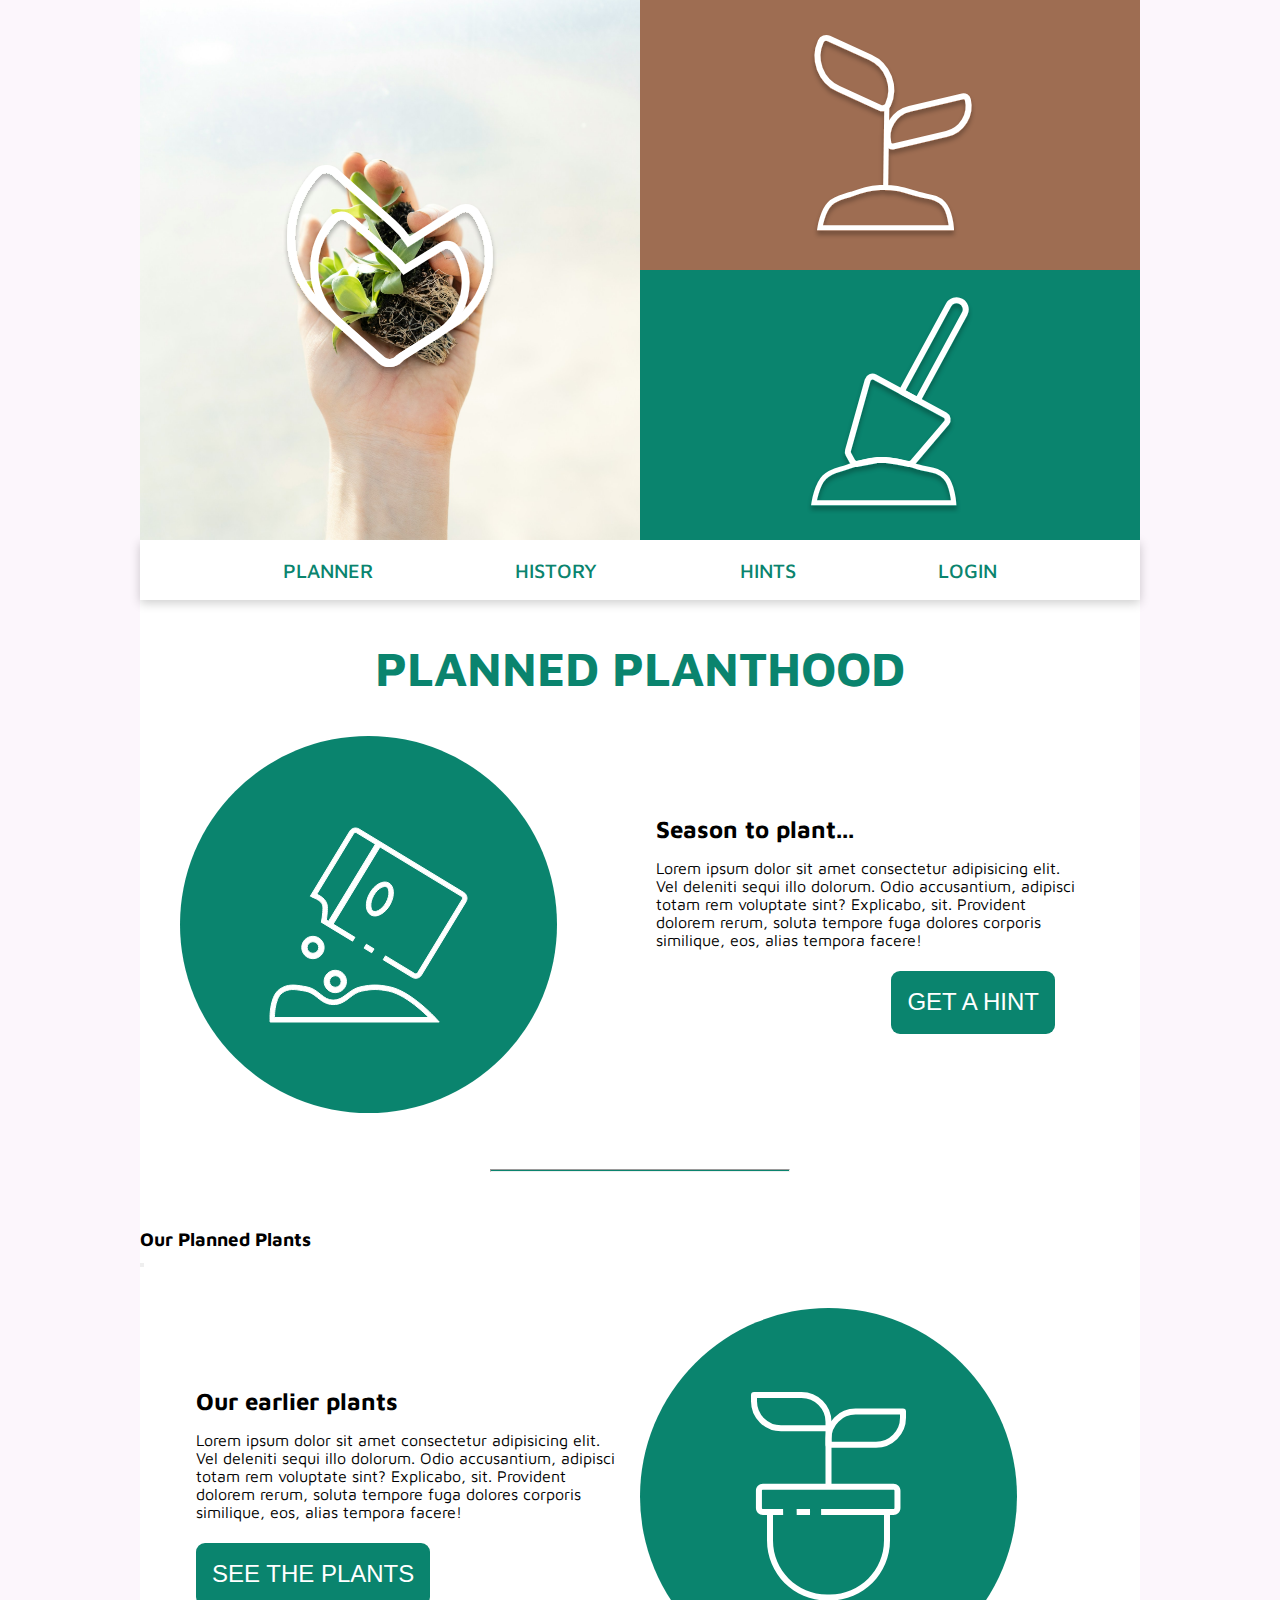
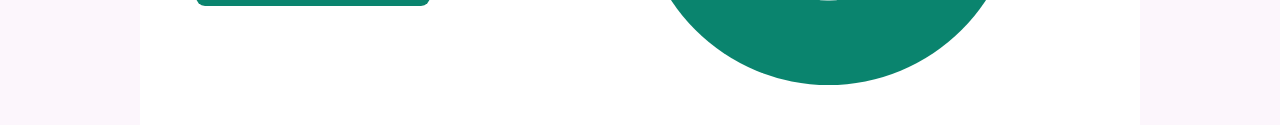
==== index.html @ ec2716f5 "main-bottom section" ====
<!DOCTYPE html>
<html lang="en">
<head>
    <meta charset="UTF-8">
    <meta name="viewport" content="width=device-width, initial-scale=1.0">
    <title>Planned Planthood</title>
    <link rel="stylesheet" href="style.css">
    <link href='https://fonts.googleapis.com/css?family=Maven Pro' rel='stylesheet'>
</head>
<body>
    <div class="wrapper">
        <header>
            <section class="hero">
                <aside>
                    <img src="./imgs/logo.svg" alt="hand">
                </aside>
                <aside></aside>
                <aside></aside>
            </section>
            <nav>
                <a href="">PLANNER</a>
                <a href="">HISTORY</a>
                <a href="">HINTS</a>
                <a href="">LOGIN</a>
            </nav>
        </header>
        <main>
            <h1>Planned Planthood</h1>
            <section class="main-top">
                <aside></aside>
                <aside>
                    <h2>Season to plant...</h2>
                    <p>
                        Lorem ipsum dolor sit amet consectetur adipisicing elit. Vel deleniti sequi illo dolorum. Odio accusantium, adipisci totam rem voluptate sint? Explicabo, sit. Provident dolorem rerum, soluta tempore fuga dolores corporis similique, eos, alias tempora facere!
                    </p>
                    <button>GET A HINT</button>
                </aside>
            </section>
            <hr>
            <section class="cards">
                <h3>Our Planned Plants</h3>
                <article></article>
                <article></article>
                <article></article>
                <article></article>
                <article></article>
                <article></article>
                <button></button>
            </section>
            <section class="main-bottom">
                <aside>
                    <h2>Our earlier plants</h2>
                    <p>
                        Lorem ipsum dolor sit amet consectetur adipisicing elit. Vel deleniti sequi illo dolorum. Odio accusantium, adipisci totam rem voluptate sint? Explicabo, sit. Provident dolorem rerum, soluta tempore fuga dolores corporis similique, eos, alias tempora facere!
                    </p>
                    <button>SEE THE PLANTS</button>
                </aside>
                <aside></aside>
            </section>
        </main>
        <footer>
    
        </footer>
    </div>
</body>
</html>
---- style.css ----
:root {
    --wrapper-color: rgb(252, 246, 252);
    --bg-color-brown: rgb(158, 109, 82);
    --bg-color-green: rgb(10, 132, 110);
}

* {
    box-sizing: border-box;
    margin: 0;
    padding: 0;
}

body {
    display: flex;
    justify-content: center;
    background-color: var(--wrapper-color);
}

.wrapper {
    min-height: 100vh;
    max-width: 1000px;
    font-family: 'Maven Pro';
    background-color: white;
}

aside {
    background-position: center;
    background-repeat: no-repeat;
}

.hero {
    height: 60vh;
    display: grid;
    grid-template-columns: 1fr 1fr;
    grid-template-rows: 1fr 1fr;

    aside:nth-of-type(1) {
        grid-row: 1 / span 2;
        background-image: url("./imgs/hand.jpg");
        background-size: cover;
        display: flex;
        justify-content: center;
        align-items: center;
    }
    
    aside:nth-of-type(2) {
        grid-row: 1 / 2;
        background-color: var(--bg-color-brown);
        background-image: url("./imgs/seedling.svg");
    }
    
    aside:nth-of-type(3) {
        grid-row: 2 / 2;
        background-color: var(--bg-color-green);
        background-image: url("./imgs/dig.svg");
    }
}

nav {
    display: flex;
    justify-content: space-evenly;
    align-items: center;
    height: 60px;
    box-shadow: 0 3px 10px rgb(0 0 0 / 0.2);

    a {
        color: var(--bg-color-green);
        text-decoration: none;
        font-size: 20px;
        font-weight: 500;
    }
}

h1 {
    color: var(--bg-color-green);
    font-size: 48px;
    text-transform: uppercase;
    text-align: center;
    margin-top: 2.5rem;
}

.main-top {
    display: grid;
    grid-template-columns: 2fr 1fr 1fr;
    height: 377px;
    margin: 2.5rem;

    aside:nth-of-type(1) {
        height: 377px;
        width: 377px;
        background-color: var(--bg-color-green);
        border-radius: 50%;
        background-image: url("./imgs/vectorseedpackage.svg");
    }

    aside:nth-of-type(2) {
        grid-column: 2 / span 2;
        align-self: center;
        padding: 0 1rem;

        h2 {
            padding-bottom: 1rem;;
        }

        button {
            width: max-content;
            height: 63px;
            padding: 0 1rem;
            background-color: var(--bg-color-green);
            border-radius: 9px;
            color: white;
            font-size: 24px;
            border: none;
            margin-left: 55%;
            margin-top: 5%;
        }
    }
}

hr {
    height: 3px;
    width: 30%;
    background-color: var(--bg-color-green);
    margin: 3.5rem 35%;
}

.cards {

}

.main-bottom {
    display: grid;
    grid-template-columns: 1fr 1fr 2fr;
    height: 377px;
    margin: 2.5rem;

    aside:nth-of-type(1) {
        grid-column: 1 / span 2;
        align-self: center;
        padding: 0 1rem;

        h2 {
            padding-bottom: 1rem;;
        }

        button {
            width: max-content;
            height: 63px;
            padding: 0 1rem;
            background-color: var(--bg-color-green);
            border-radius: 9px;
            color: white;
            font-size: 24px;
            border: none;
            margin-right: 55%;
            margin-top: 5%;
        }
    }

    aside:nth-of-type(2) {
        height: 377px;
        width: 377px;
        background-color: var(--bg-color-green);
        border-radius: 50%;
        background-image: url("./imgs/plant.svg");
    }

}
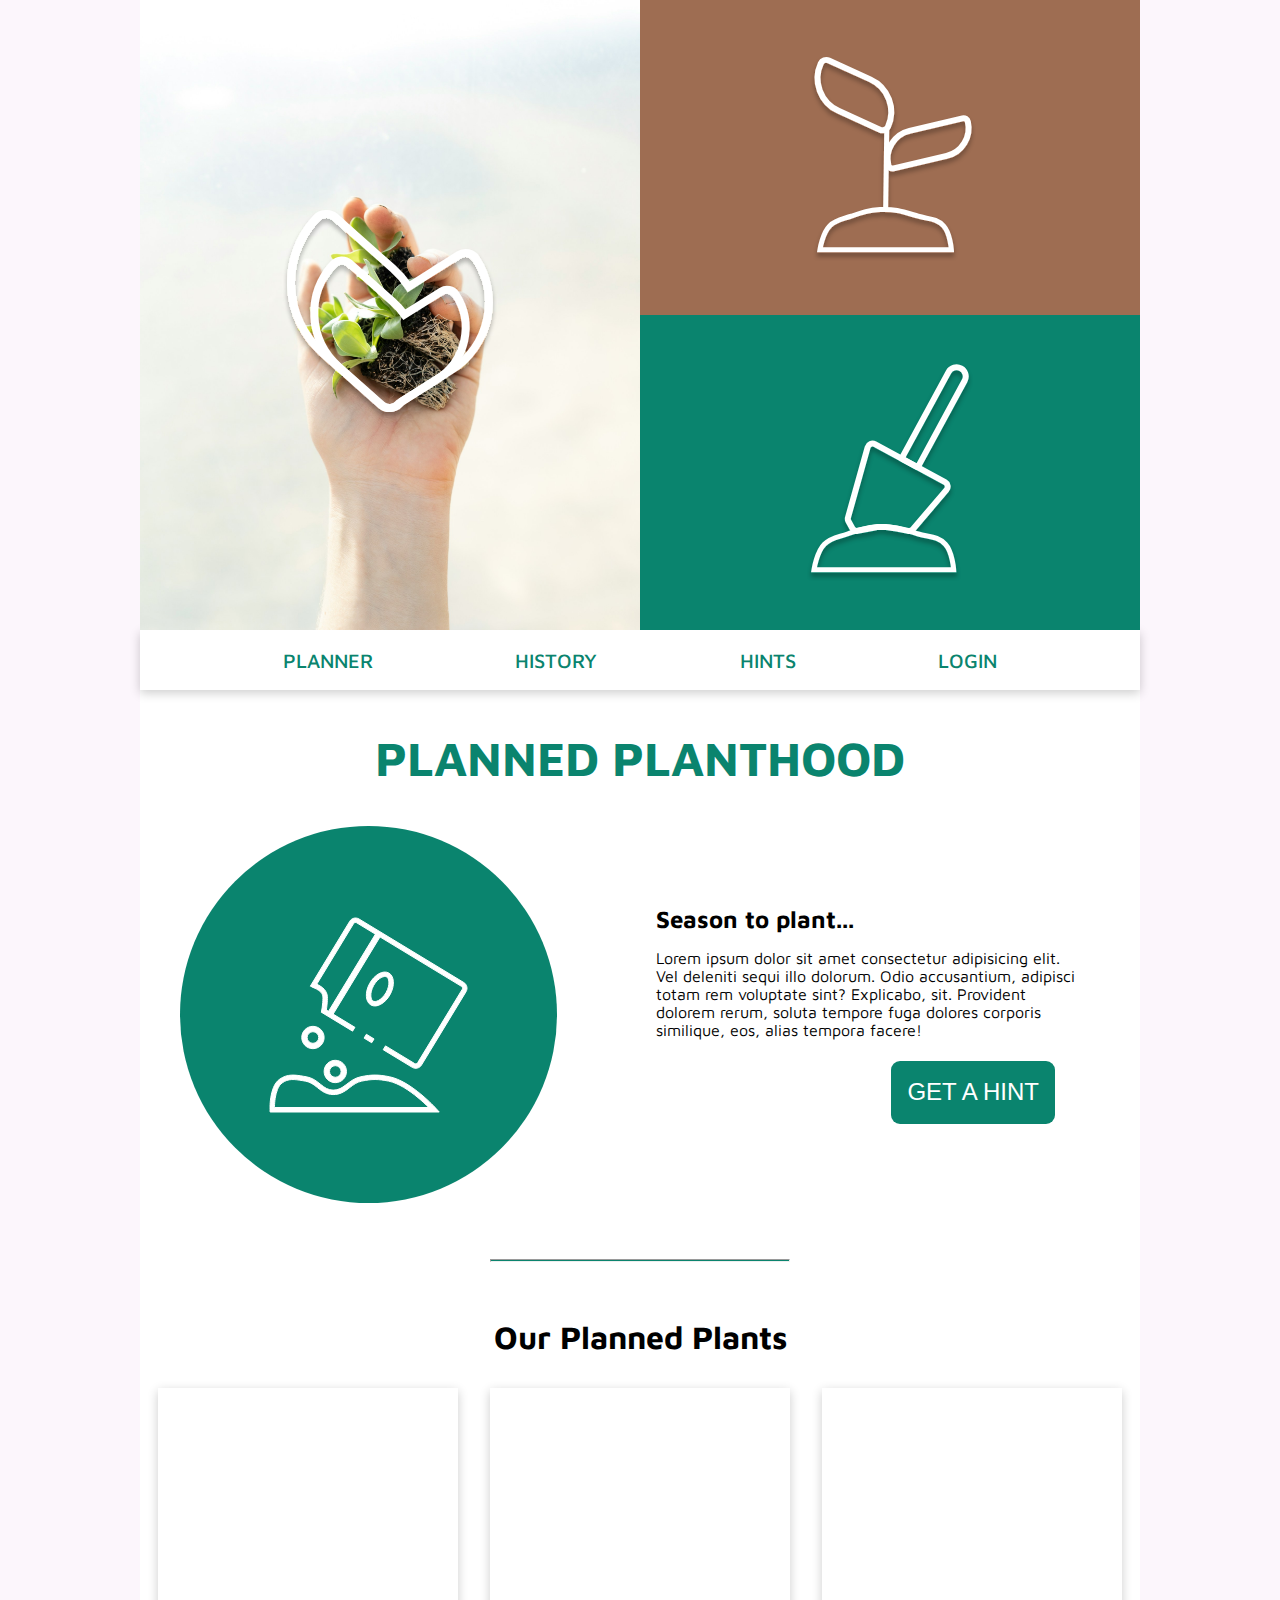
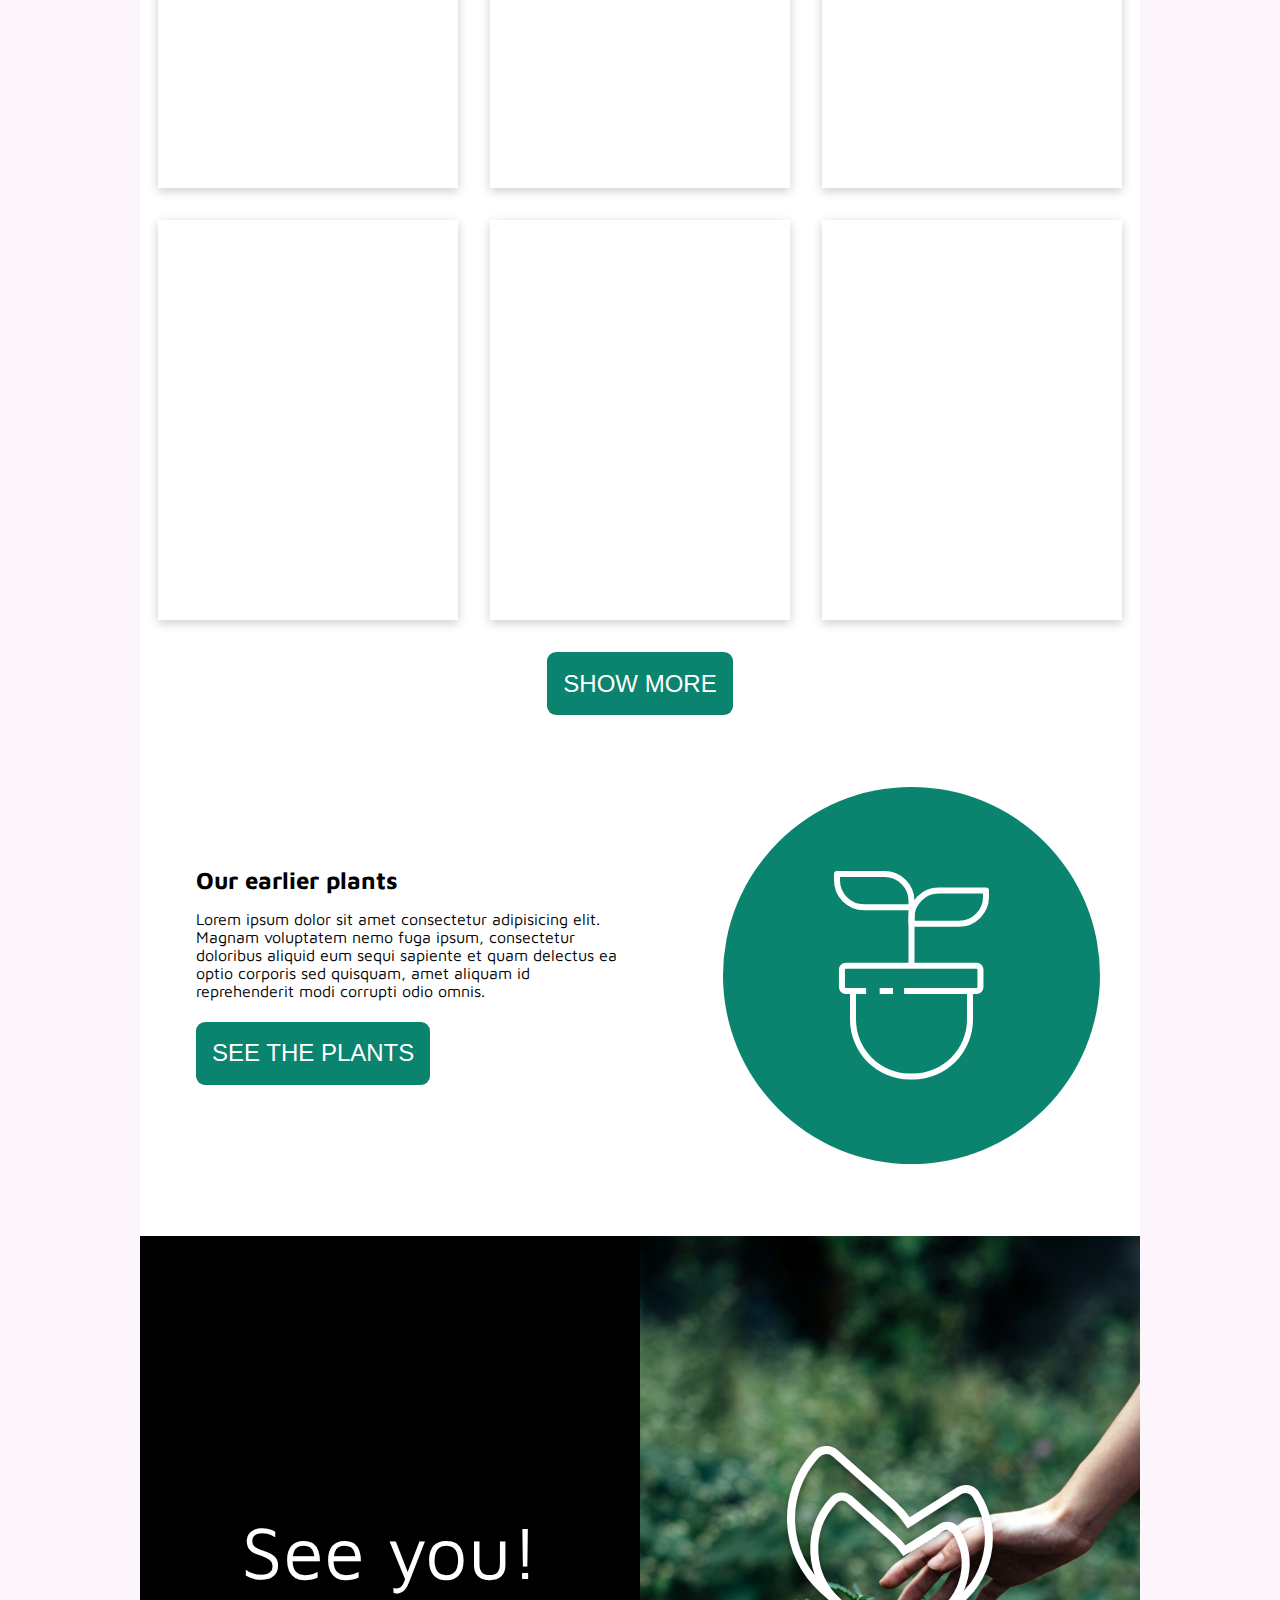
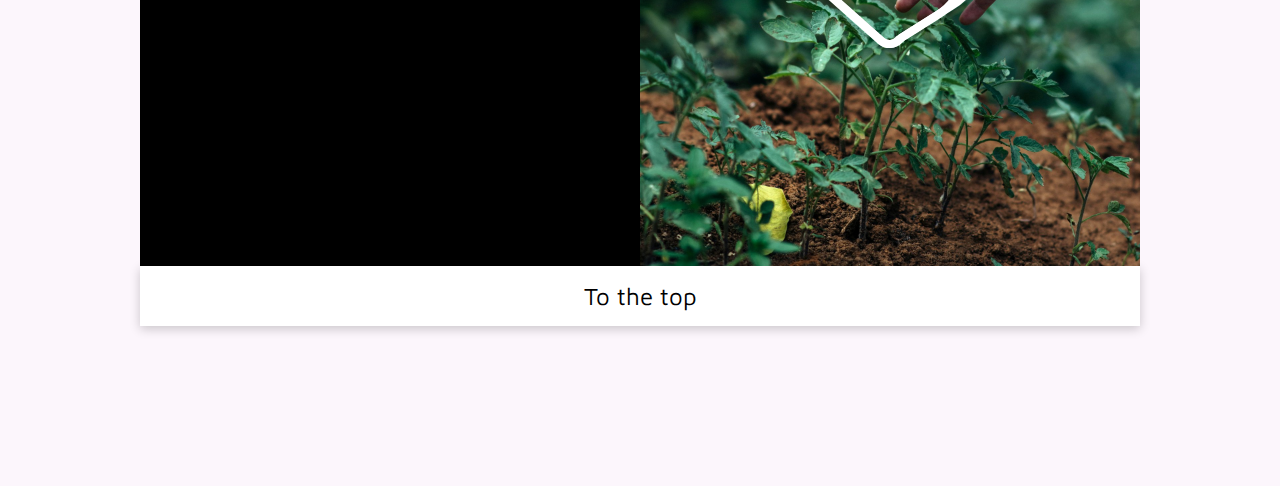
==== commit 81e4f8ec: "start with main-center & main-footer sections" ====
--- a/index.html
+++ b/index.html
@@ -12,7 +12,7 @@
         <header>
             <section class="hero">
                 <aside>
-                    <img src="./imgs/logo.svg" alt="hand">
+                    <img src="./imgs/logo.svg" alt="logo">
                 </aside>
                 <aside></aside>
                 <aside></aside>
@@ -37,21 +37,23 @@
                 </aside>
             </section>
             <hr>
-            <section class="cards">
-                <h3>Our Planned Plants</h3>
-                <article></article>
-                <article></article>
-                <article></article>
-                <article></article>
-                <article></article>
-                <article></article>
-                <button></button>
+            <section class="main-center">
+                <h2>Our Planned Plants</h2>
+                <div class="cards">
+                    <article></article>
+                    <article></article>
+                    <article></article>
+                    <article></article>
+                    <article></article>
+                    <article></article>
+                </div>
+                <button>SHOW MORE</button>
             </section>
             <section class="main-bottom">
                 <aside>
                     <h2>Our earlier plants</h2>
                     <p>
-                        Lorem ipsum dolor sit amet consectetur adipisicing elit. Vel deleniti sequi illo dolorum. Odio accusantium, adipisci totam rem voluptate sint? Explicabo, sit. Provident dolorem rerum, soluta tempore fuga dolores corporis similique, eos, alias tempora facere!
+                        Lorem ipsum dolor sit amet consectetur adipisicing elit. Magnam voluptatem nemo fuga ipsum, consectetur doloribus aliquid eum sequi sapiente et quam delectus ea optio corporis sed quisquam, amet aliquam id reprehenderit modi corrupti odio omnis.
                     </p>
                     <button>SEE THE PLANTS</button>
                 </aside>
@@ -59,7 +61,15 @@
             </section>
         </main>
         <footer>
-    
+            <section class="footer">
+                <aside>See you!</aside>
+                <aside>
+                    <img src="./imgs/logo.svg" alt="logo">
+                </aside>
+            </section>
+            <section class="bottom-link">
+                <a href="#">To the top</a>
+            </section>
         </footer>
     </div>
 </body>
--- a/style.css
+++ b/style.css
@@ -21,6 +21,7 @@
     max-width: 1000px;
     font-family: 'Maven Pro';
     background-color: white;
+    margin-bottom: 10rem;
 }
 
 aside {
@@ -28,8 +29,19 @@
     background-repeat: no-repeat;
 }
 
+button {
+    width: max-content;
+    height: 63px;
+    padding: 0 1rem;
+    background-color: var(--bg-color-green);
+    border-radius: 9px;
+    color: white;
+    font-size: 24px;
+    border: none;
+}
+
 .hero {
-    height: 60vh;
+    height: 70vh;
     display: grid;
     grid-template-columns: 1fr 1fr;
     grid-template-rows: 1fr 1fr;
@@ -56,7 +68,7 @@
     }
 }
 
-nav {
+header nav {
     display: flex;
     justify-content: space-evenly;
     align-items: center;
@@ -103,14 +115,6 @@
         }
 
         button {
-            width: max-content;
-            height: 63px;
-            padding: 0 1rem;
-            background-color: var(--bg-color-green);
-            border-radius: 9px;
-            color: white;
-            font-size: 24px;
-            border: none;
             margin-left: 55%;
             margin-top: 5%;
         }
@@ -124,15 +128,40 @@
     margin: 3.5rem 35%;
 }
 
-.cards {
-
+.main-center {
+    display: flex;
+    flex-direction: column;
+    justify-content: center;
+    align-items: center;
+
+    h2 {
+        font-size: 32px;
+        text-align: center;
+    }
+    
+    .cards {
+        display: grid;
+        grid-template-columns: repeat(3, 1fr);
+        margin: 2rem 0;
+        gap: 2rem;
+
+        article {
+            width: 300px;
+            height: 400px;
+            box-shadow: 0 3px 10px rgb(0 0 0 / 0.2);
+        }
+    }
+
+    button {
+        
+    }
 }
 
 .main-bottom {
     display: grid;
     grid-template-columns: 1fr 1fr 2fr;
     height: 377px;
-    margin: 2.5rem;
+    margin: 4.5rem 2.5rem;
 
     aside:nth-of-type(1) {
         grid-column: 1 / span 2;
@@ -140,18 +169,10 @@
         padding: 0 1rem;
 
         h2 {
-            padding-bottom: 1rem;;
+            padding-bottom: 1rem;
         }
 
         button {
-            width: max-content;
-            height: 63px;
-            padding: 0 1rem;
-            background-color: var(--bg-color-green);
-            border-radius: 9px;
-            color: white;
-            font-size: 24px;
-            border: none;
             margin-right: 55%;
             margin-top: 5%;
         }
@@ -163,6 +184,43 @@
         background-color: var(--bg-color-green);
         border-radius: 50%;
         background-image: url("./imgs/plant.svg");
-    }
-
+        margin-left: auto;
+    }
+
+}
+
+.footer {
+    display: grid;
+    grid-template-columns: 1fr 1fr;
+    height: 70vh;
+
+    aside {
+        display: flex;
+        justify-content: center;
+        align-items: center;
+    }
+
+    aside:nth-of-type(1) {
+        background-color: black;
+        color: white;
+        font-size: 75px;
+    }
+
+    aside:nth-of-type(2) {
+        background-image: url("./imgs/earth-with-plants.jpg");
+        background-size: cover;
+    }
+}
+
+.bottom-link {
+    height: 60px;
+    box-shadow: 0 3px 10px rgb(0 0 0 / 0.2);
+    text-align: center;
+    padding: 1rem;
+
+    a {
+        color: black;
+        text-decoration: none;
+        font-size: 24px;
+    }
 }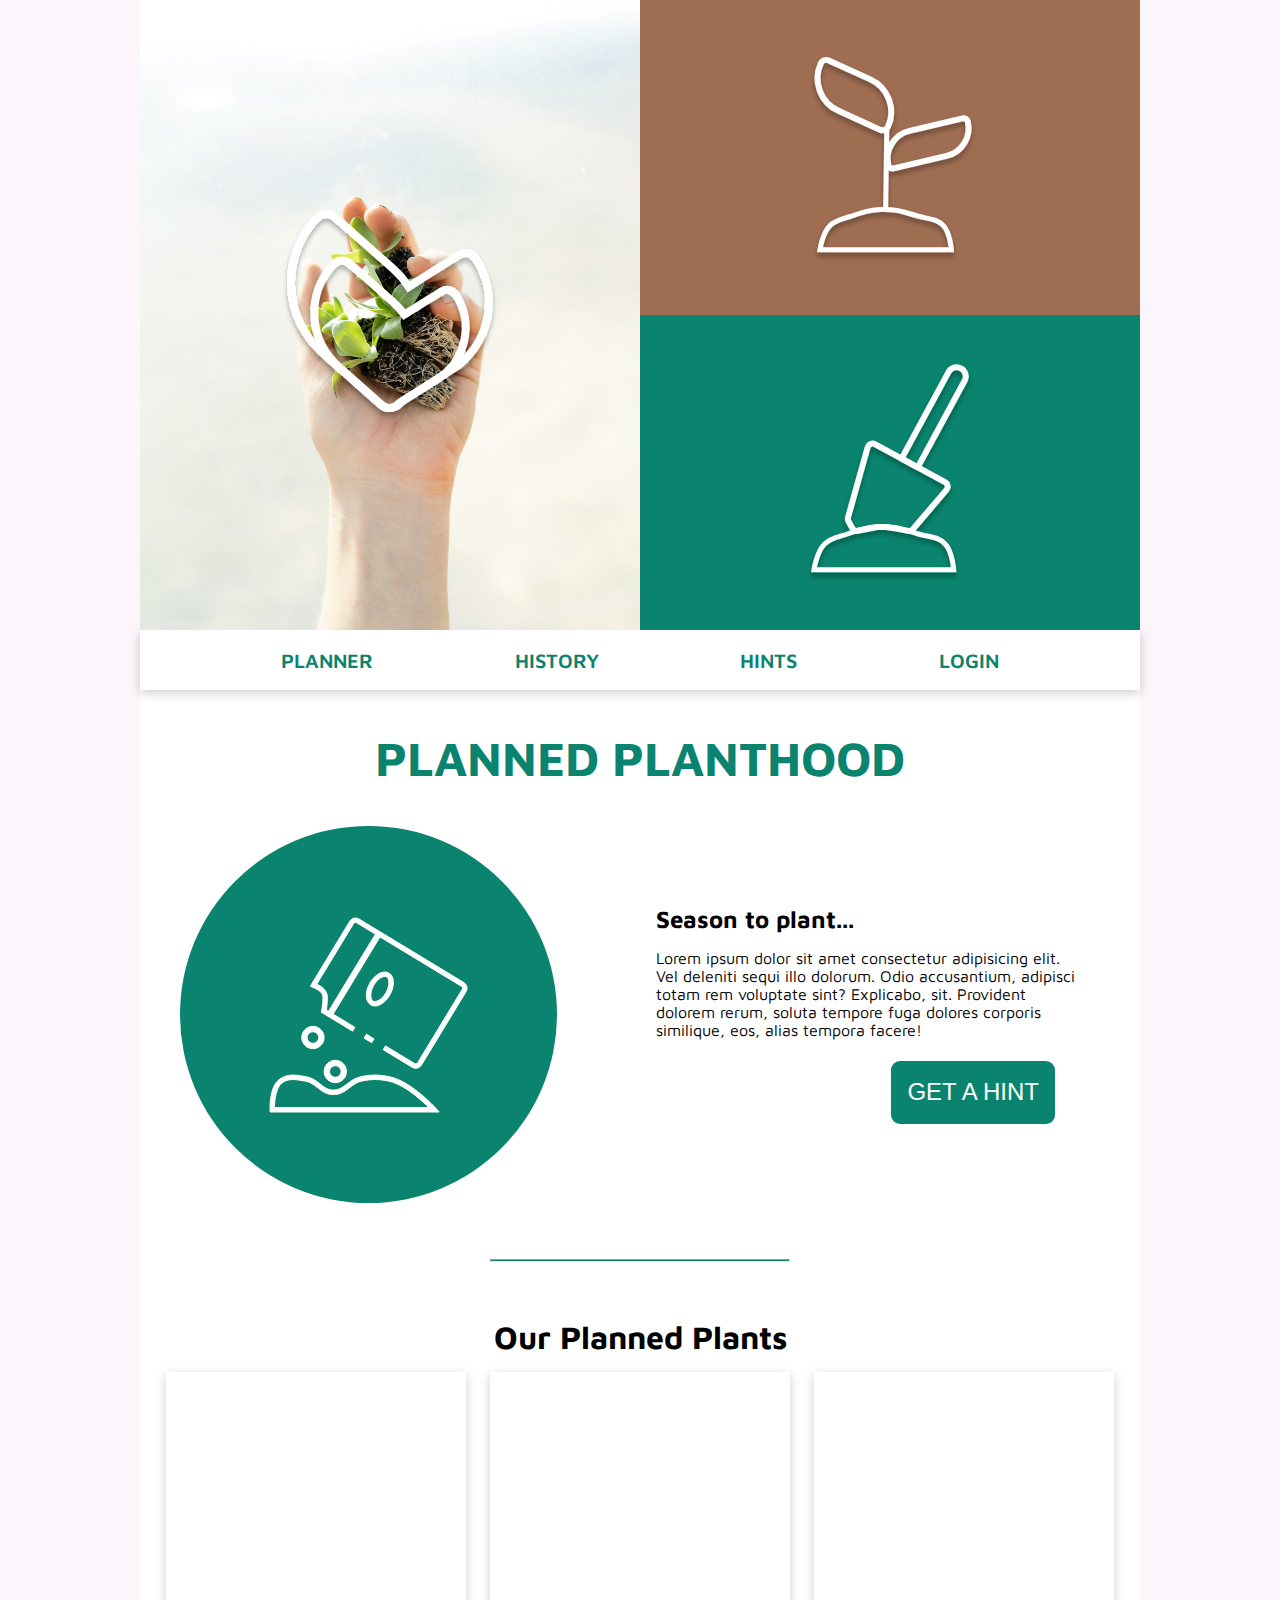
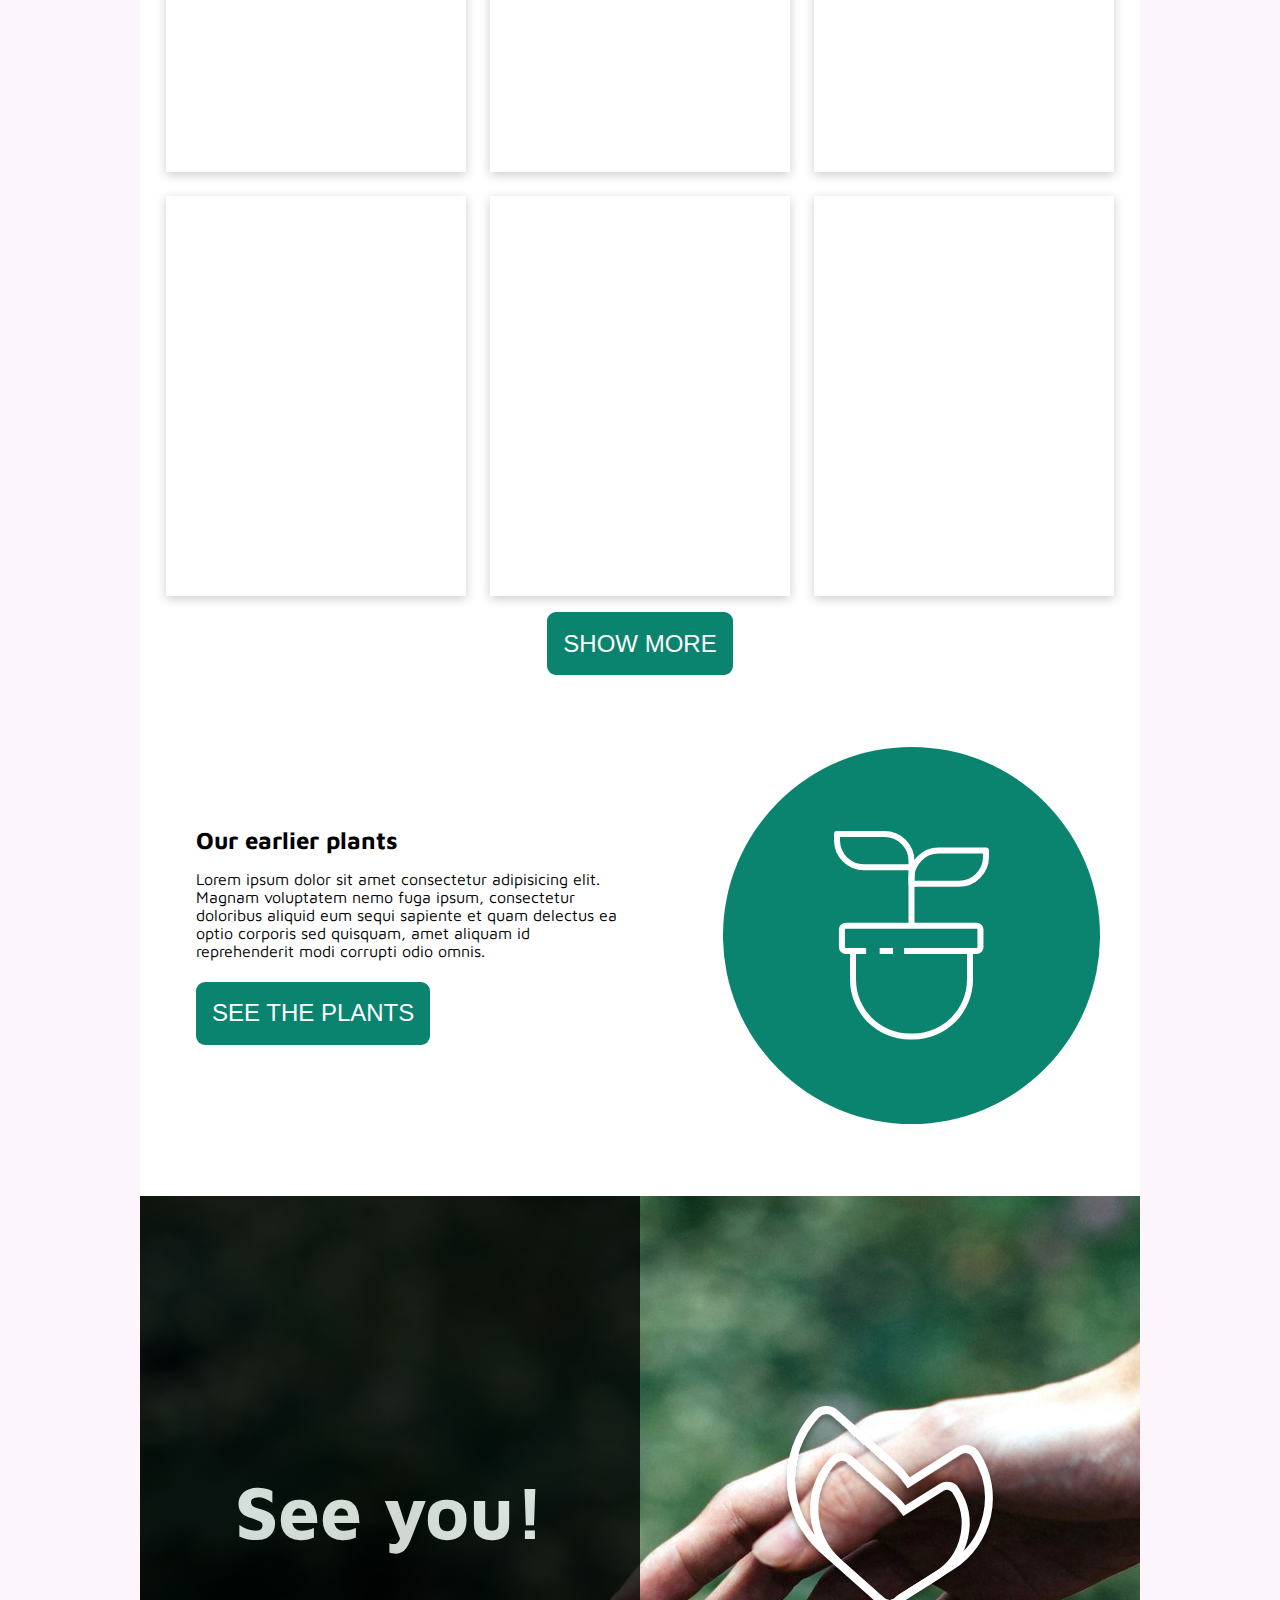
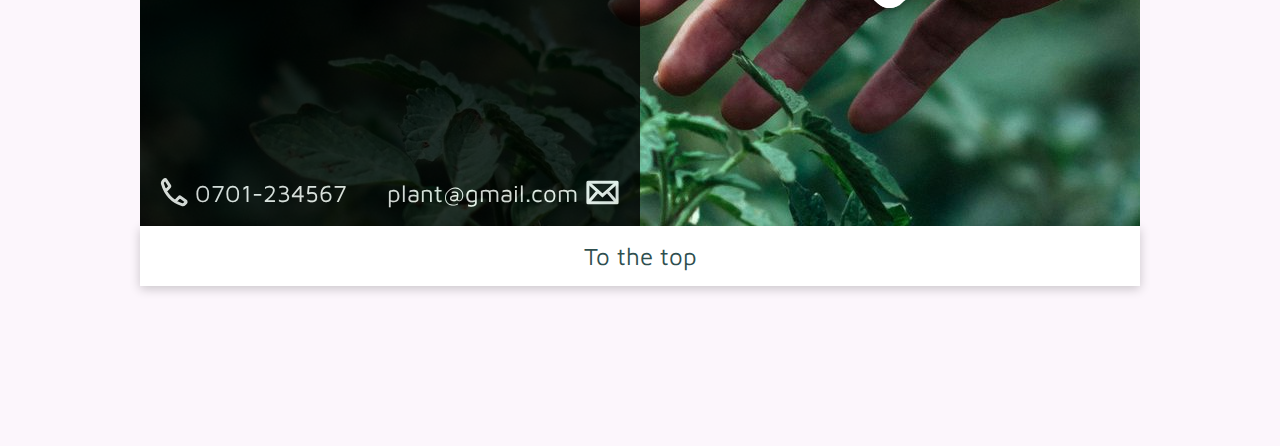
==== commit 7c9e64b3: "footer fix" ====
--- a/index.html
+++ b/index.html
@@ -62,7 +62,19 @@
         </main>
         <footer>
             <section class="footer">
-                <aside>See you!</aside>
+                <aside>
+                    <h2>See you!</h2>
+                    <div class="info">
+                        <figure>
+                            <img src="./imgs/telephone.svg" alt="telephone">
+                            <span>&nbsp;0701-234567</span>
+                        </figure>
+                        <figure>
+                            <span>plant@gmail.com&nbsp;</span>
+                            <img src="./imgs/envelope.svg" alt="envelope">
+                        </figure>
+                    </div>
+                </aside>
                 <aside>
                     <img src="./imgs/logo.svg" alt="logo">
                 </aside>
--- a/style.css
+++ b/style.css
@@ -38,6 +38,7 @@
     color: white;
     font-size: 24px;
     border: none;
+    cursor: pointer;
 }
 
 .hero {
@@ -79,7 +80,7 @@
         color: var(--bg-color-green);
         text-decoration: none;
         font-size: 20px;
-        font-weight: 500;
+        font-weight: 600;
     }
 }
 
@@ -142,18 +143,14 @@
     .cards {
         display: grid;
         grid-template-columns: repeat(3, 1fr);
-        margin: 2rem 0;
-        gap: 2rem;
+        margin: 1rem 0;
+        gap: 1.5rem;
 
         article {
             width: 300px;
             height: 400px;
             box-shadow: 0 3px 10px rgb(0 0 0 / 0.2);
         }
-    }
-
-    button {
-        
     }
 }
 
@@ -193,6 +190,8 @@
     display: grid;
     grid-template-columns: 1fr 1fr;
     height: 70vh;
+    background-image: url("./imgs/earth-with-plants.jpg");
+    background-position: center;
 
     aside {
         display: flex;
@@ -202,13 +201,27 @@
 
     aside:nth-of-type(1) {
         background-color: black;
+        opacity: .8;
         color: white;
-        font-size: 75px;
-    }
-
-    aside:nth-of-type(2) {
-        background-image: url("./imgs/earth-with-plants.jpg");
-        background-size: cover;
+        position: relative;
+
+        h2 {
+            font-size: 75px;
+        }
+        
+        .info {
+            width: 100%;
+            display: flex;
+            justify-content: space-around;
+            position: absolute;
+            bottom: 1rem;
+            font-size: 24px;
+
+            figure {
+                display: flex;
+                align-items: center;
+            }
+        }
     }
 }
 
@@ -219,7 +232,7 @@
     padding: 1rem;
 
     a {
-        color: black;
+        color: darkslategray;
         text-decoration: none;
         font-size: 24px;
     }
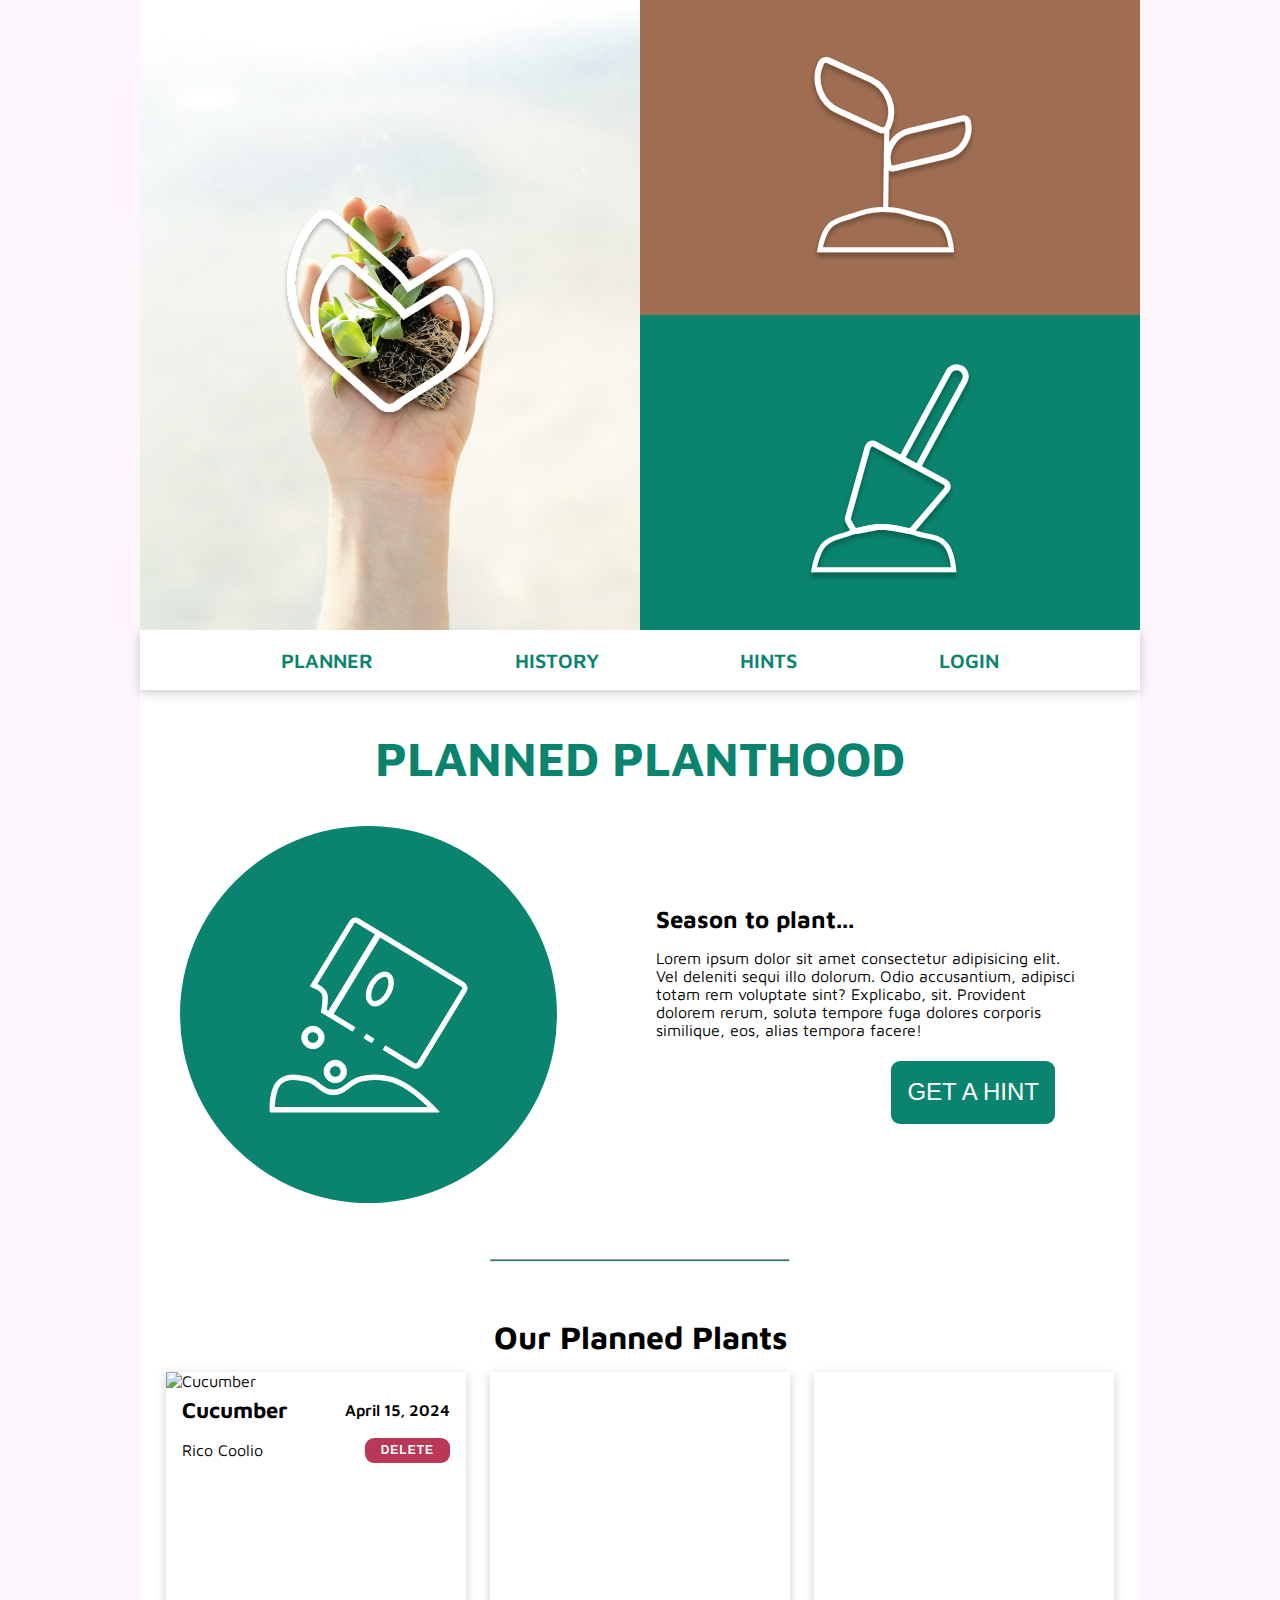
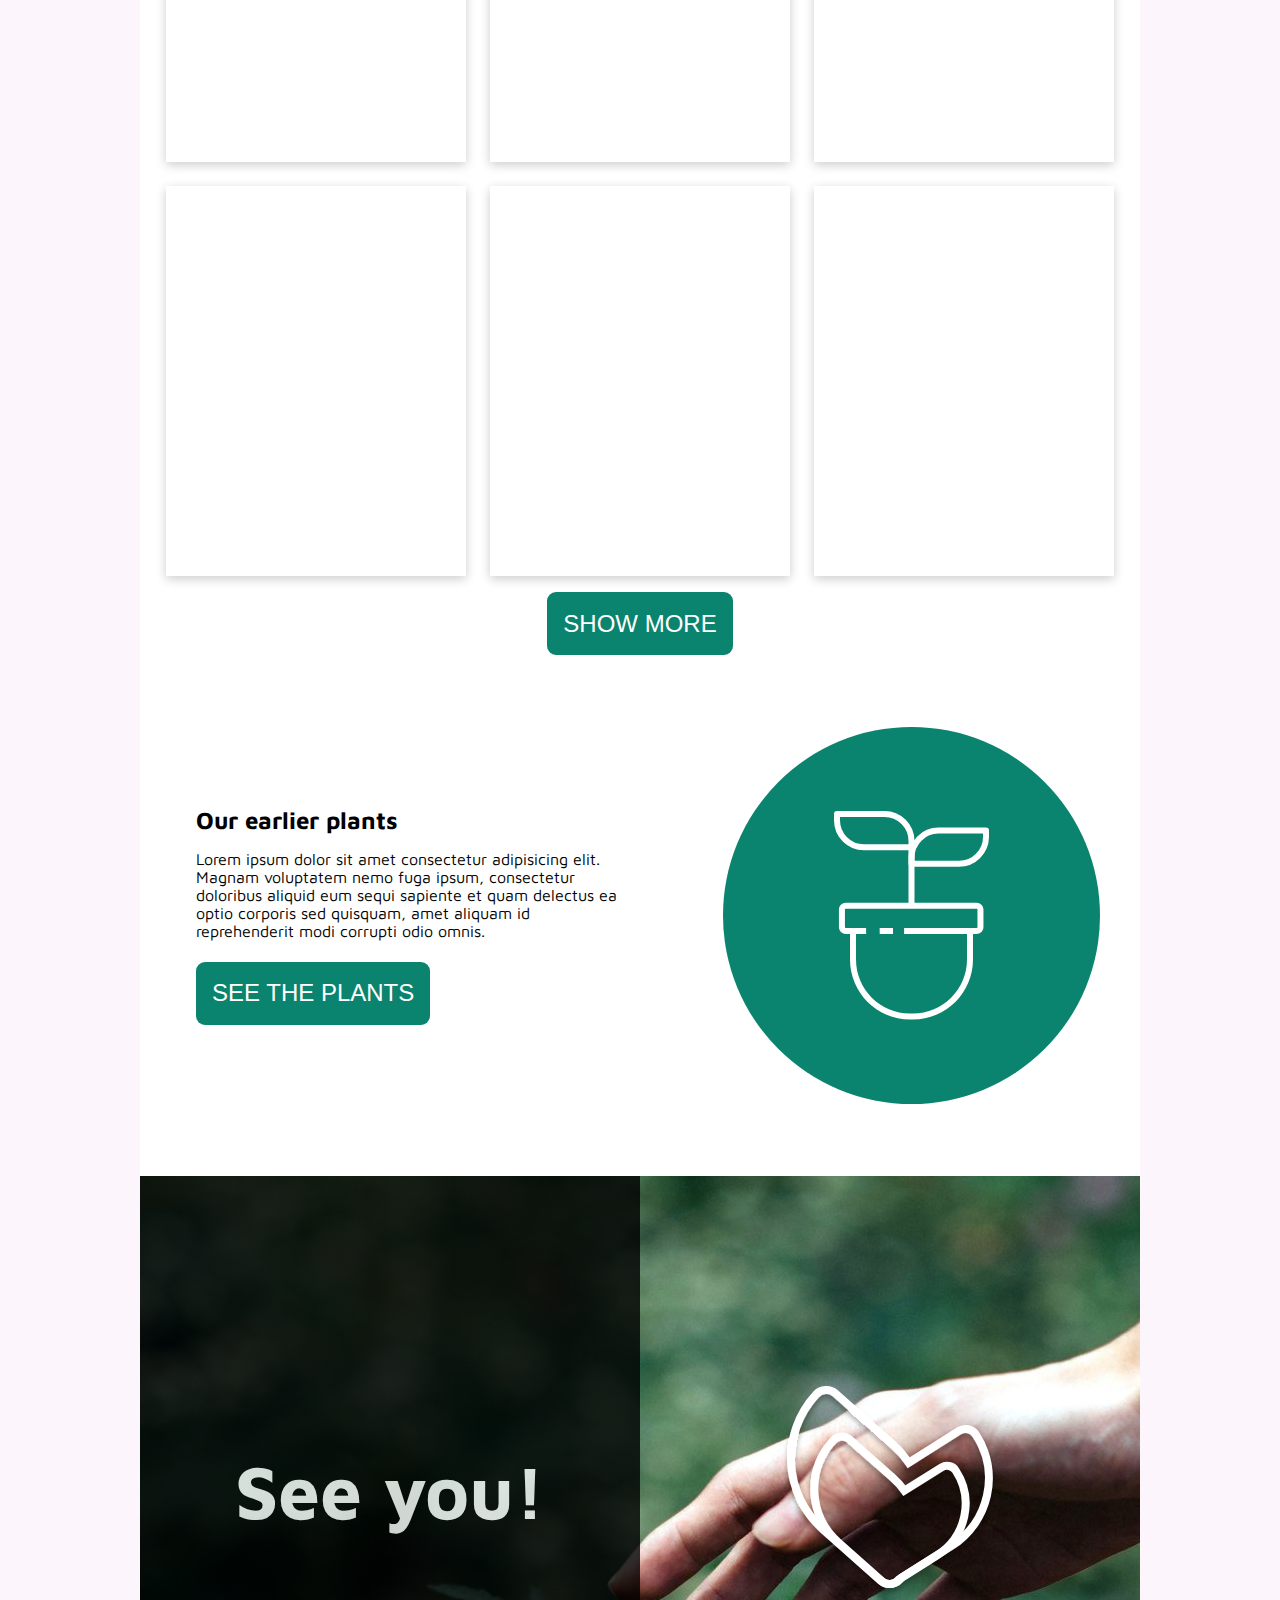
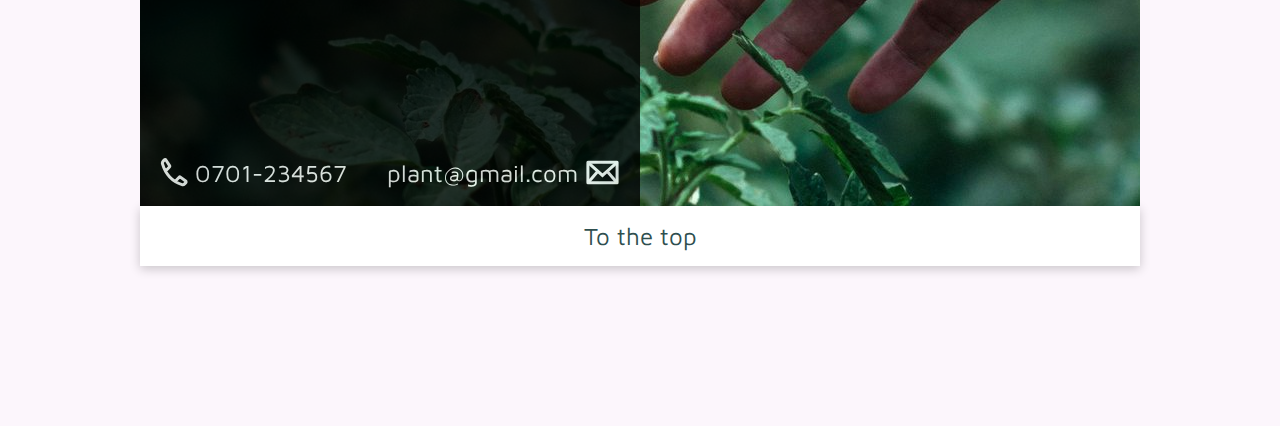
==== commit 4e39903c: "a card" ====
--- a/index.html
+++ b/index.html
@@ -40,7 +40,17 @@
             <section class="main-center">
                 <h2>Our Planned Plants</h2>
                 <div class="cards">
-                    <article></article>
+                    <article>
+                        <figure>
+                            <img src="https://images.unsplash.com/photo-1518568403628-df55701ade9e?q=80&w=2940&auto=format&fit=crop&ixlib=rb-4.0.3&ixid=M3wxMjA3fDB8MHxwaG90by1wYWdlfHx8fGVufDB8fHx8fA%3D%3D" alt="Cucumber">
+                        </figure>
+                        <div class="card-footer">
+                            <h3>Cucumber</h3>
+                            <p class="date">April 15, 2024</p>
+                            <p>Rico Coolio</p>
+                            <button>DELETE</button>
+                        </div>
+                    </article>
                     <article></article>
                     <article></article>
                     <article></article>
--- a/style.css
+++ b/style.css
@@ -2,6 +2,7 @@
     --wrapper-color: rgb(252, 246, 252);
     --bg-color-brown: rgb(158, 109, 82);
     --bg-color-green: rgb(10, 132, 110);
+    --bg-card-button: rgb(185, 56, 87);
 }
 
 * {
@@ -148,8 +149,45 @@
 
         article {
             width: 300px;
-            height: 400px;
+            height: 390px;
             box-shadow: 0 3px 10px rgb(0 0 0 / 0.2);
+
+            figure img {
+                width: 100%;
+                aspect-ratio: 1;
+                object-fit: cover; 
+            }
+
+            .card-footer {
+                height: 80px;
+                display: grid;
+                grid-template-columns: 1fr 1fr;
+                justify-items: start;
+                align-items: center;
+                padding: 0 1rem;
+
+                h3 {
+                    font-size: 22px;
+                }
+
+                p {
+                    font-size: 16px;
+                }
+
+                .date {
+                    justify-self: end;
+                    font-weight: 600;
+                }
+
+                button {
+                    background-color: var(--bg-card-button);
+                    height: 25px;
+                    font-size: 12px;
+                    letter-spacing: 1px;
+                    font-weight: 600;
+                    justify-self: end;
+                }
+            }
         }
     }
 }
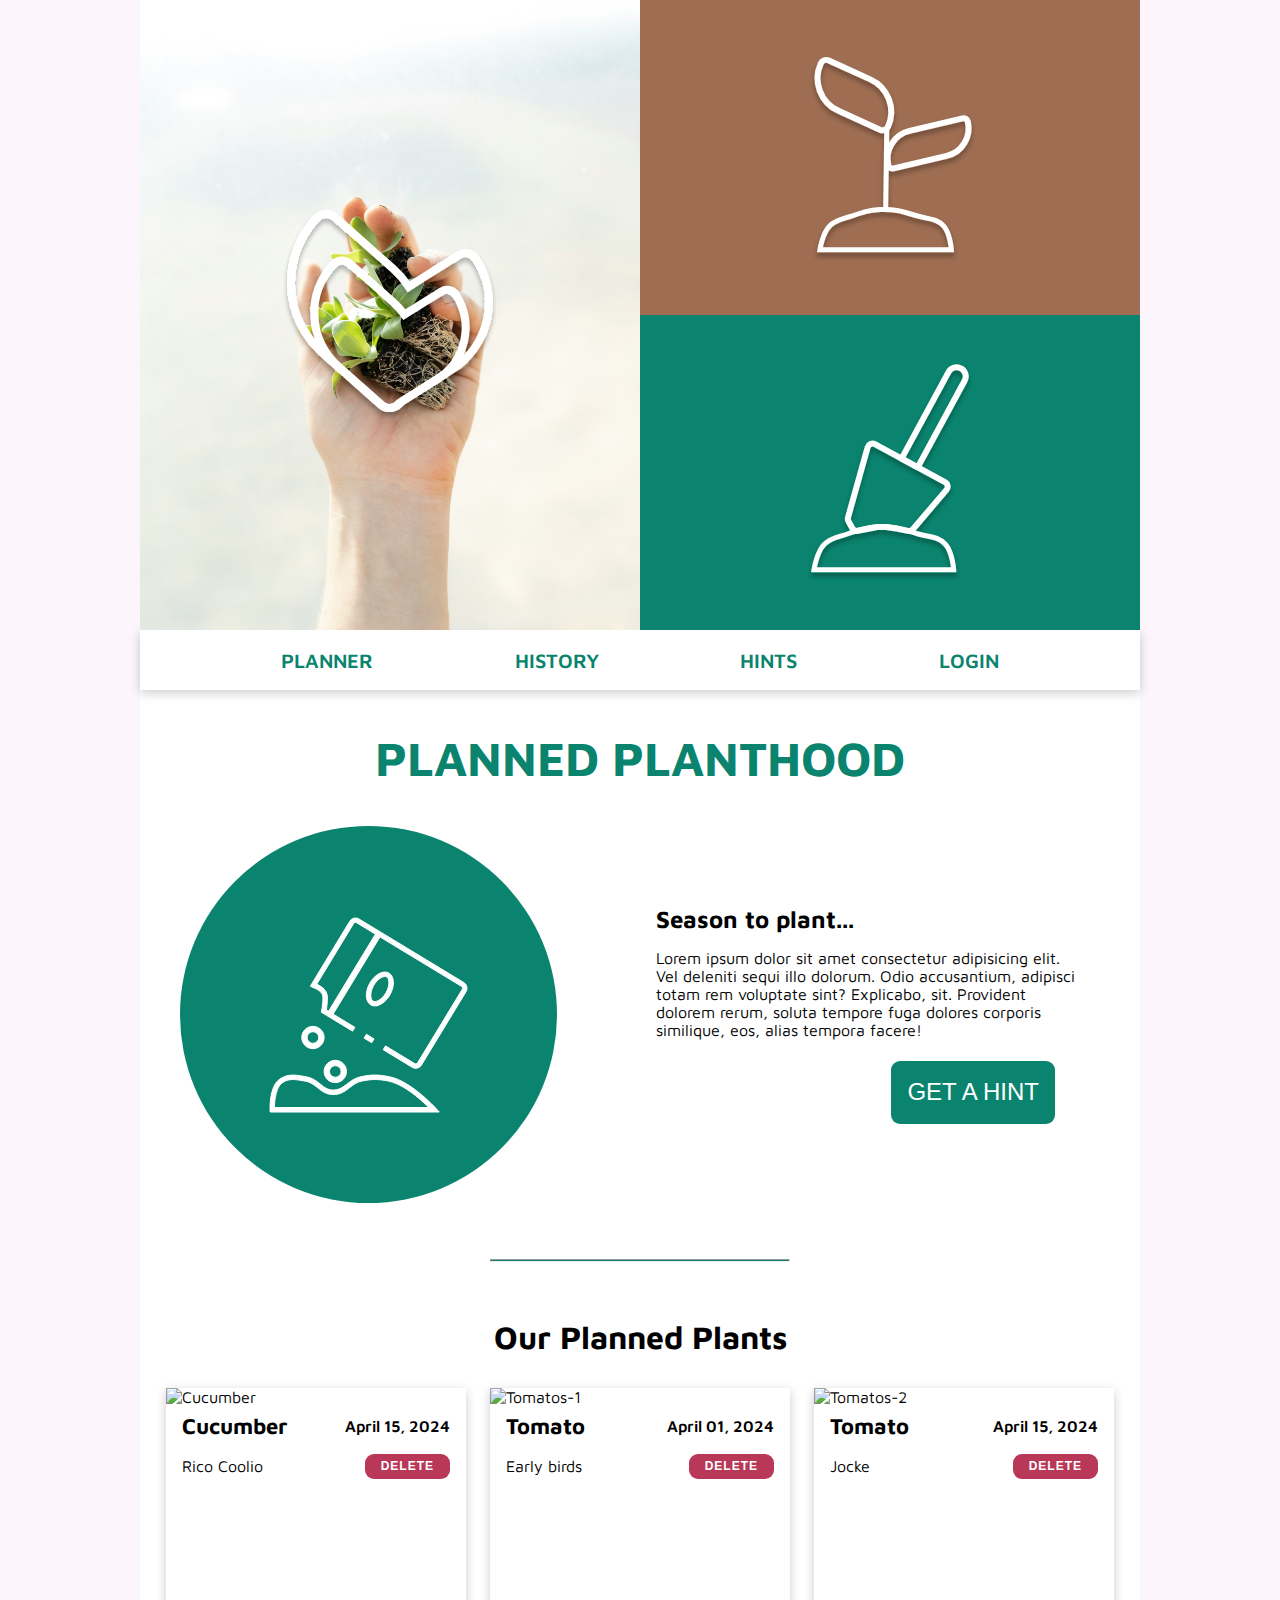
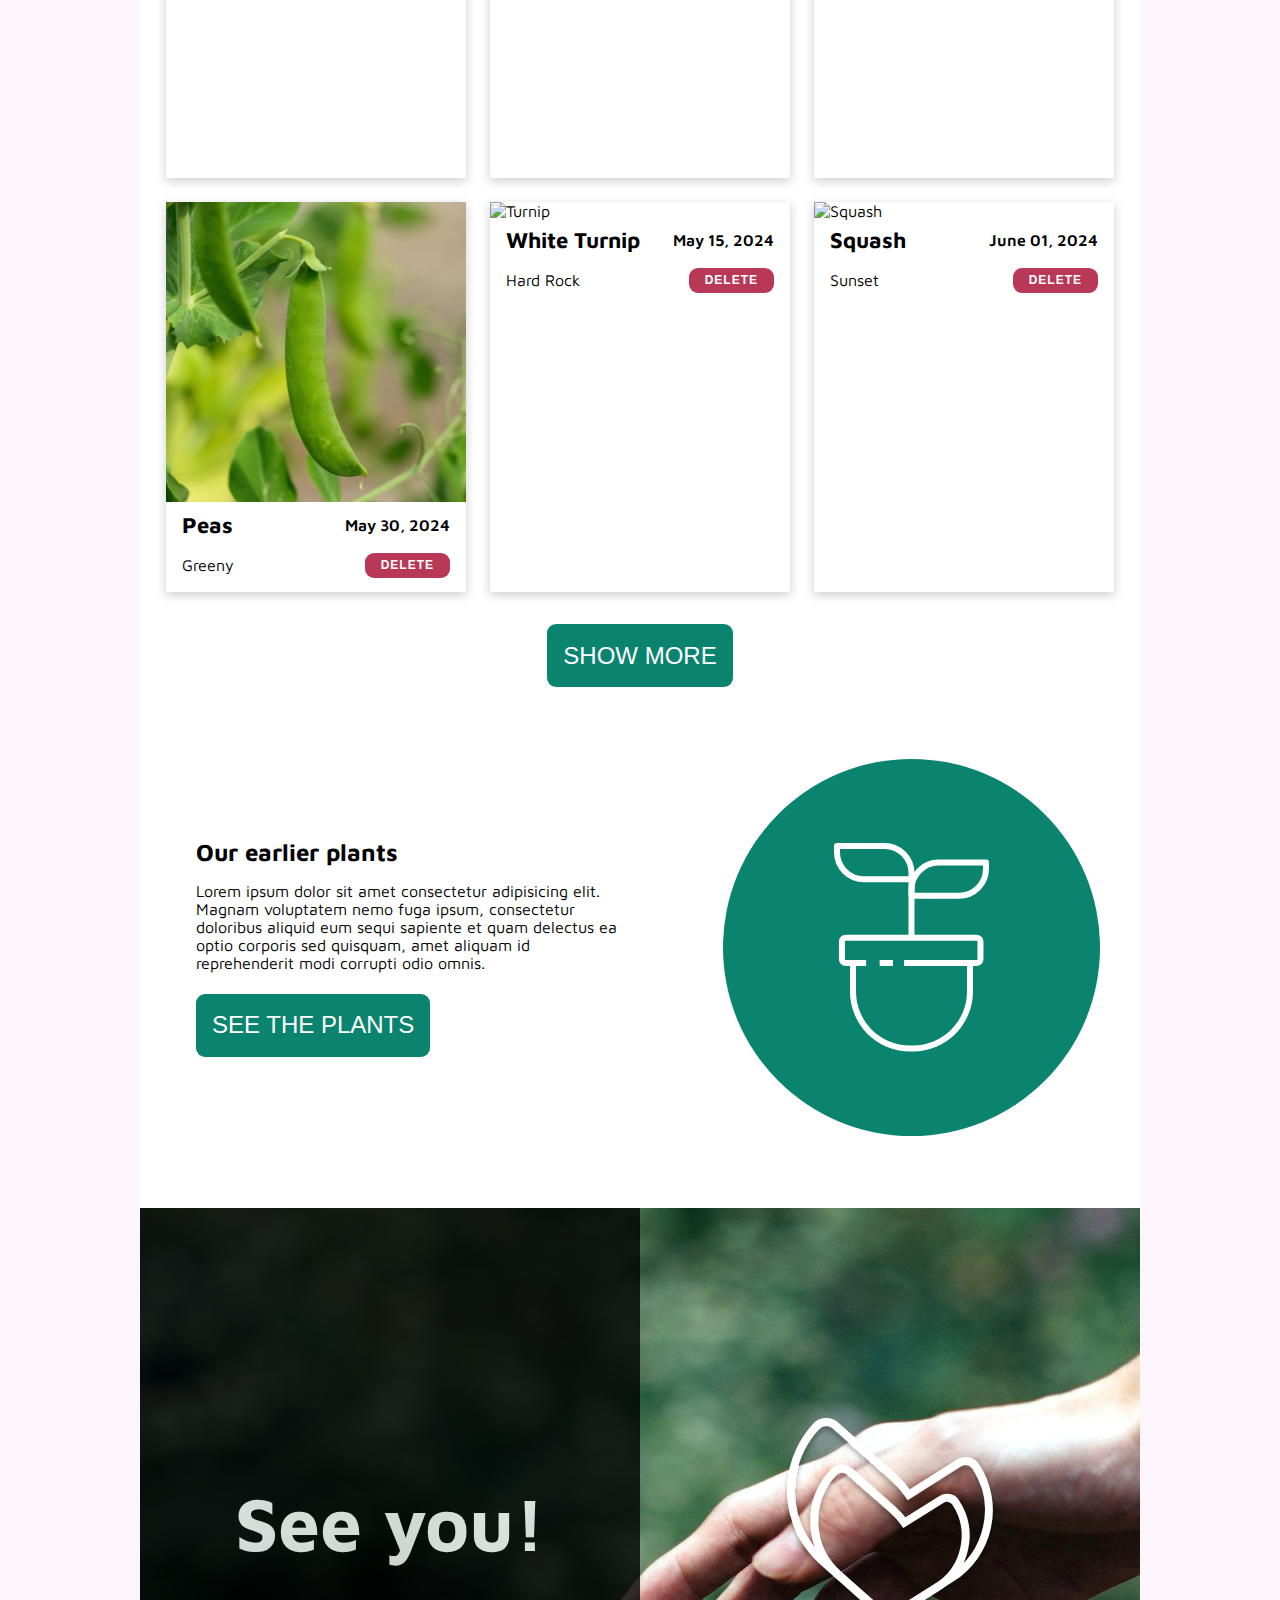
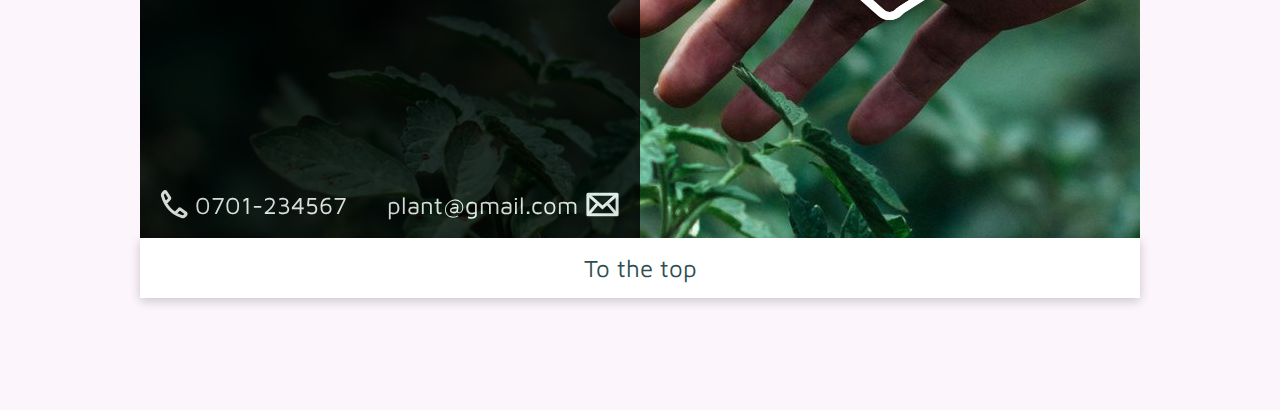
==== commit 64845328: "page 1 desktop" ====
--- a/index.html
+++ b/index.html
@@ -51,11 +51,56 @@
                             <button>DELETE</button>
                         </div>
                     </article>
-                    <article></article>
-                    <article></article>
-                    <article></article>
-                    <article></article>
-                    <article></article>
+                    <article>
+                        <figure>
+                            <img src="https://images.unsplash.com/photo-1596199050105-6d5d32222916?q=80&w=2639&auto=format&fit=crop&ixlib=rb-4.0.3&ixid=M3wxMjA3fDB8MHxwaG90by1wYWdlfHx8fGVufDB8fHx8fA%3D%3D" alt="Tomatos-1">
+                        </figure>
+                        <div class="card-footer">
+                            <h3>Tomato</h3>
+                            <p class="date">April 01, 2024</p>
+                            <p>Early birds</p>
+                            <button>DELETE</button>
+                    </article>
+                    <article>
+                        <figure>
+                            <img src="https://images.unsplash.com/photo-1565698228480-eec300c9679b?q=80&w=2806&auto=format&fit=crop&ixlib=rb-4.0.3&ixid=M3wxMjA3fDB8MHxwaG90by1wYWdlfHx8fGVufDB8fHx8fA%3D%3D" alt="Tomatos-2">
+                        </figure>
+                        <div class="card-footer">
+                            <h3>Tomato</h3>
+                            <p class="date">April 15, 2024</p>
+                            <p>Jocke</p>
+                            <button>DELETE</button>
+                    </article>
+                    <article>
+                        <figure>
+                            <img src="./imgs/peas.jpg" alt="Peas">
+                        </figure>
+                        <div class="card-footer">
+                            <h3>Peas</h3>
+                            <p class="date">May 30, 2024</p>
+                            <p>Greeny</p>
+                            <button>DELETE</button>
+                    </article>
+                    <article>
+                        <figure>
+                            <img src="https://images.unsplash.com/photo-1555447740-03e40562af94?q=80&w=2787&auto=format&fit=crop&ixlib=rb-4.0.3&ixid=M3wxMjA3fDB8MHxwaG90by1wYWdlfHx8fGVufDB8fHx8fA%3D%3D" alt="Turnip">
+                        </figure>
+                        <div class="card-footer">
+                            <h3>White Turnip</h3>
+                            <p class="date">May 15, 2024</p>
+                            <p>Hard Rock</p>
+                            <button>DELETE</button>
+                    </article>
+                    <article>
+                        <figure>
+                            <img src="https://images.unsplash.com/photo-1627989230968-d0b8e2d1a398?q=80&w=2962&auto=format&fit=crop&ixlib=rb-4.0.3&ixid=M3wxMjA3fDB8MHxwaG90by1wYWdlfHx8fGVufDB8fHx8fA%3D%3D" alt="Squash">
+                        </figure>
+                        <div class="card-footer">
+                            <h3>Squash</h3>
+                            <p class="date">June 01, 2024</p>
+                            <p>Sunset</p>
+                            <button>DELETE</button>
+                    </article>
                 </div>
                 <button>SHOW MORE</button>
             </section>
--- a/style.css
+++ b/style.css
@@ -22,7 +22,7 @@
     max-width: 1000px;
     font-family: 'Maven Pro';
     background-color: white;
-    margin-bottom: 10rem;
+    margin-bottom: 7rem;
 }
 
 aside {
@@ -144,7 +144,7 @@
     .cards {
         display: grid;
         grid-template-columns: repeat(3, 1fr);
-        margin: 1rem 0;
+        margin: 2rem 0;
         gap: 1.5rem;
 
         article {
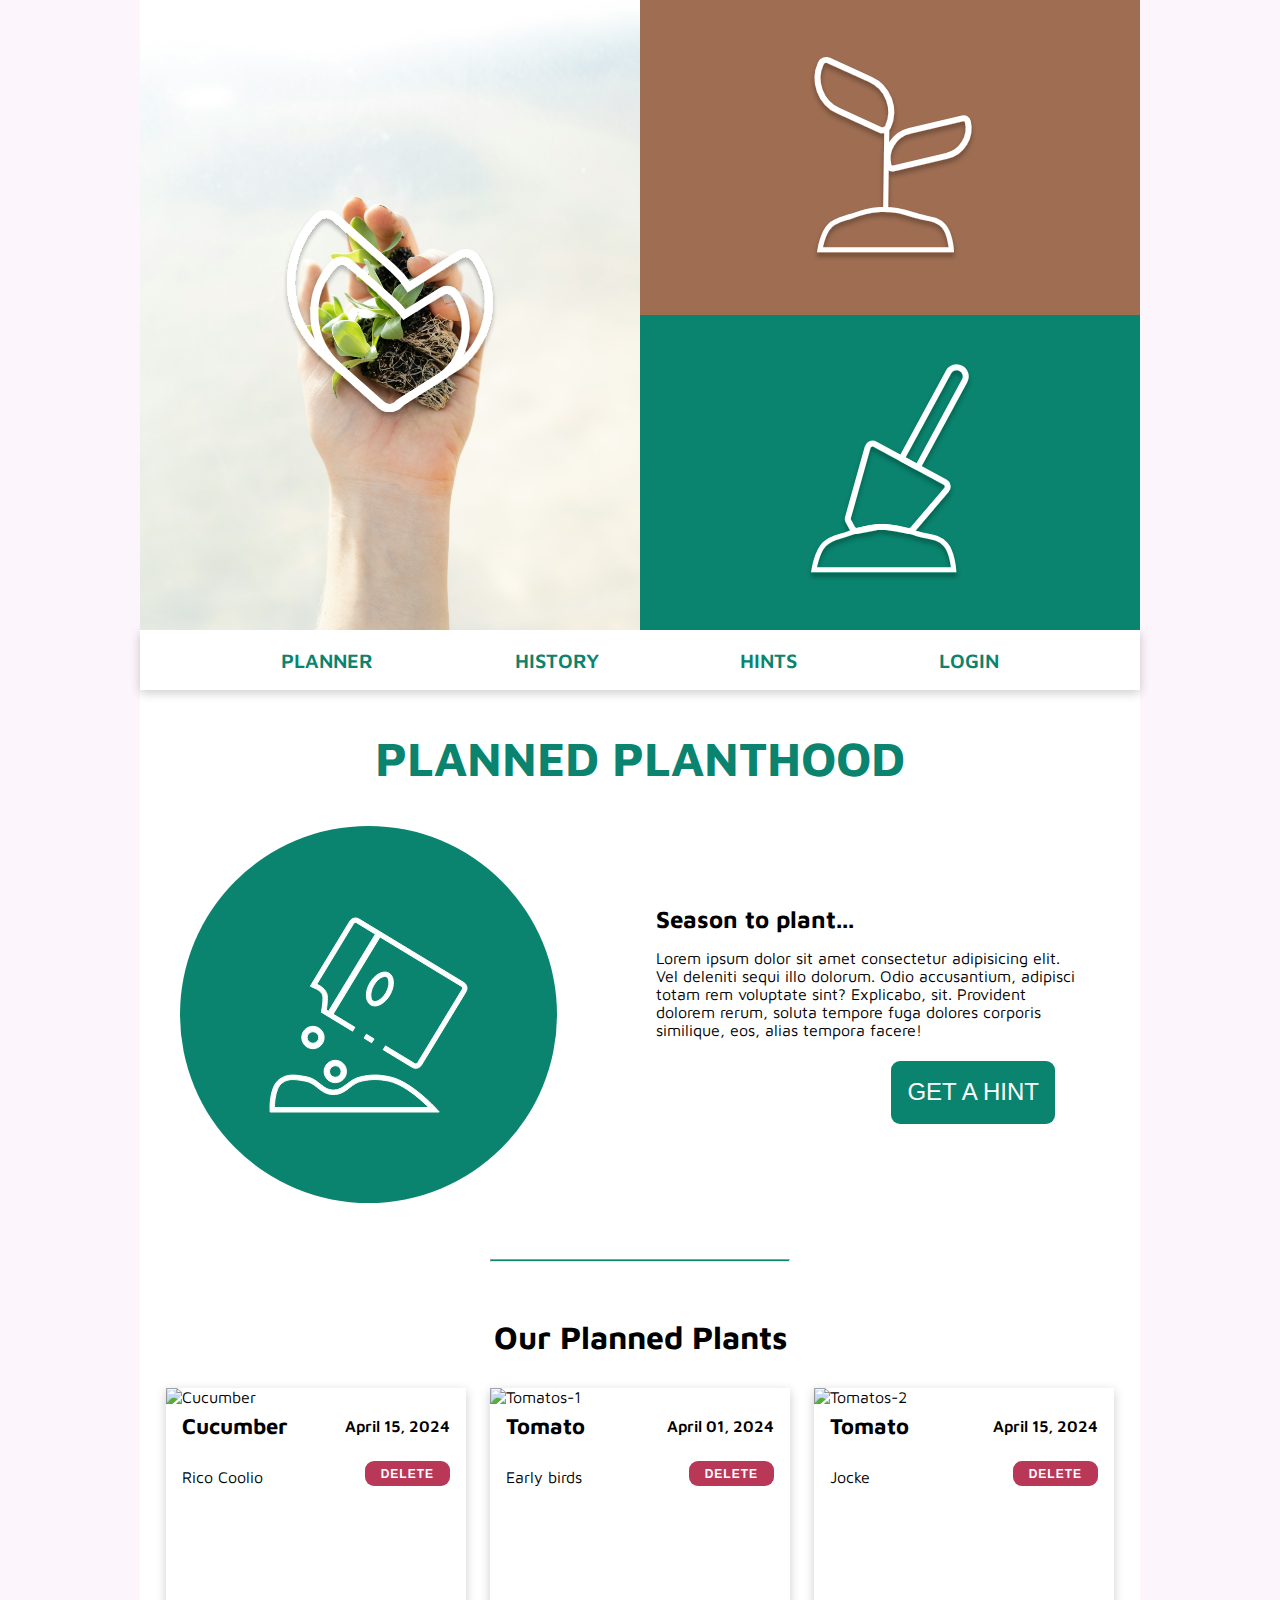
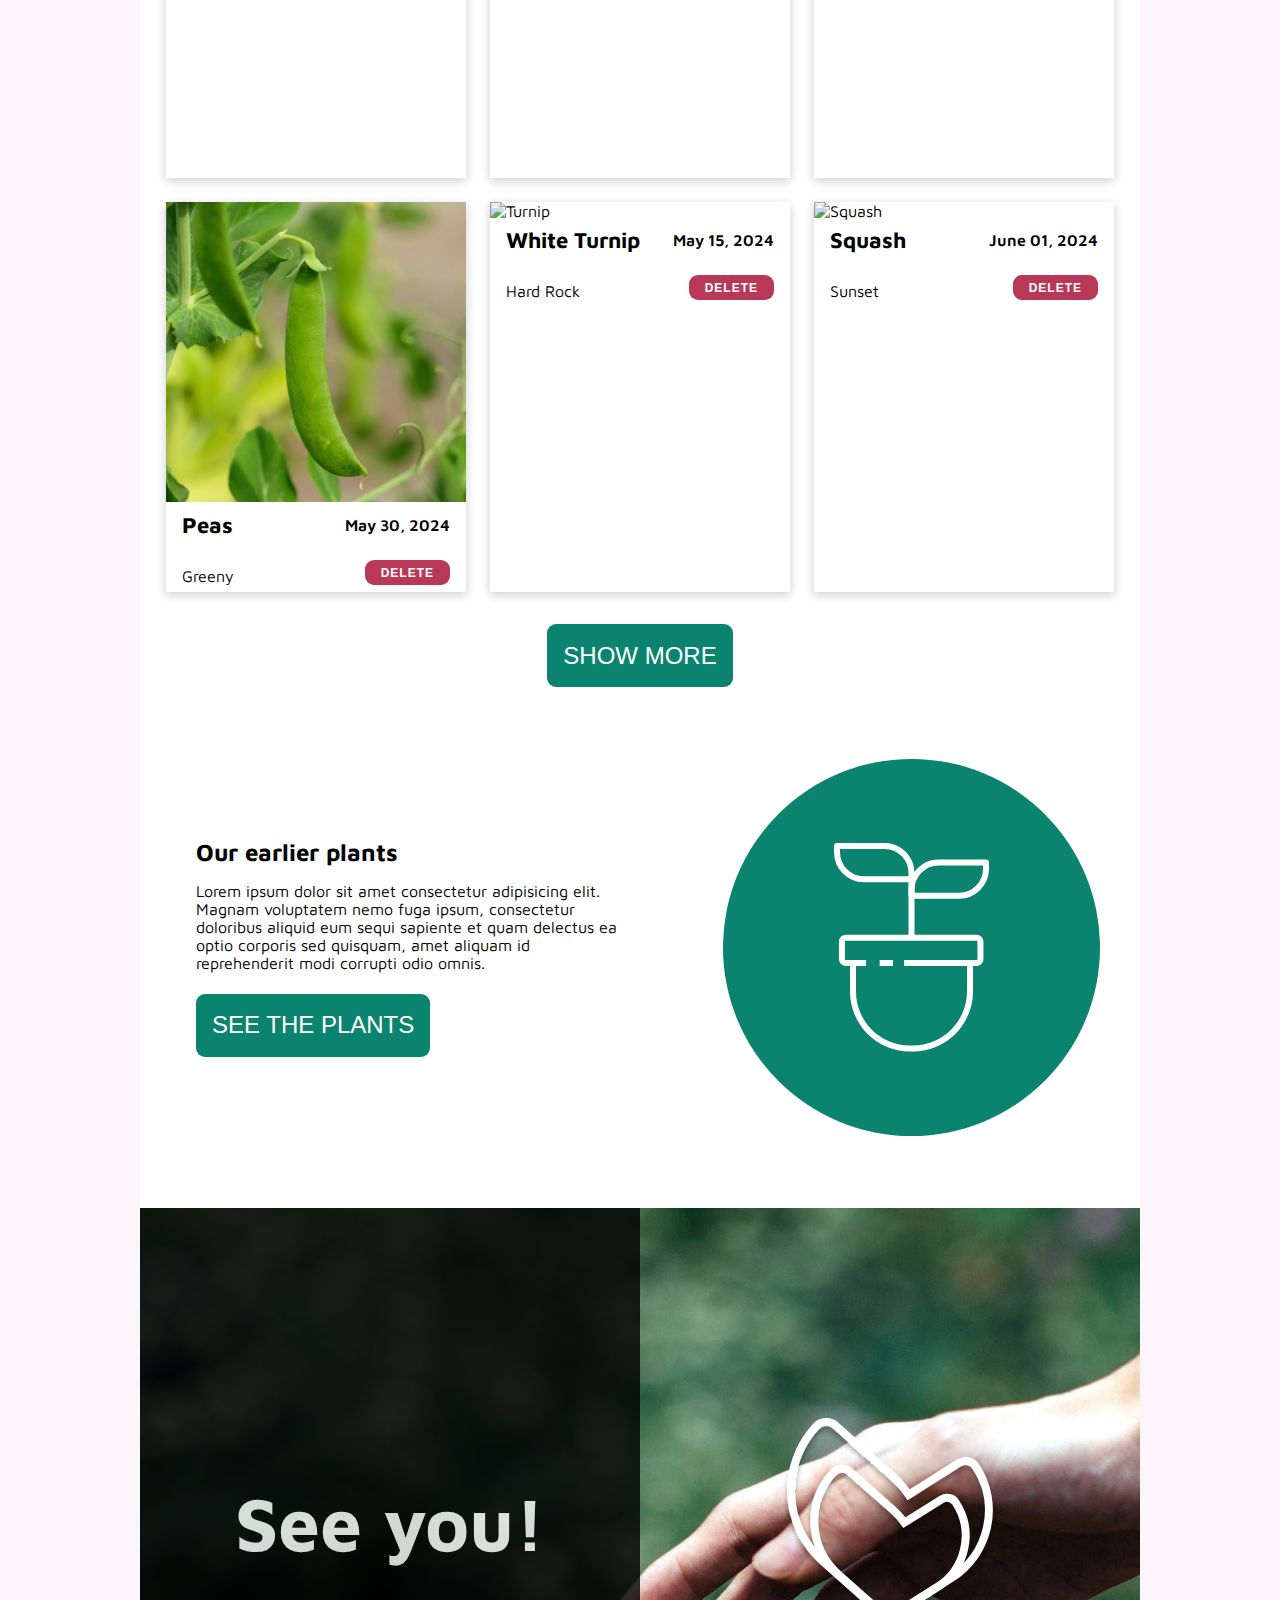
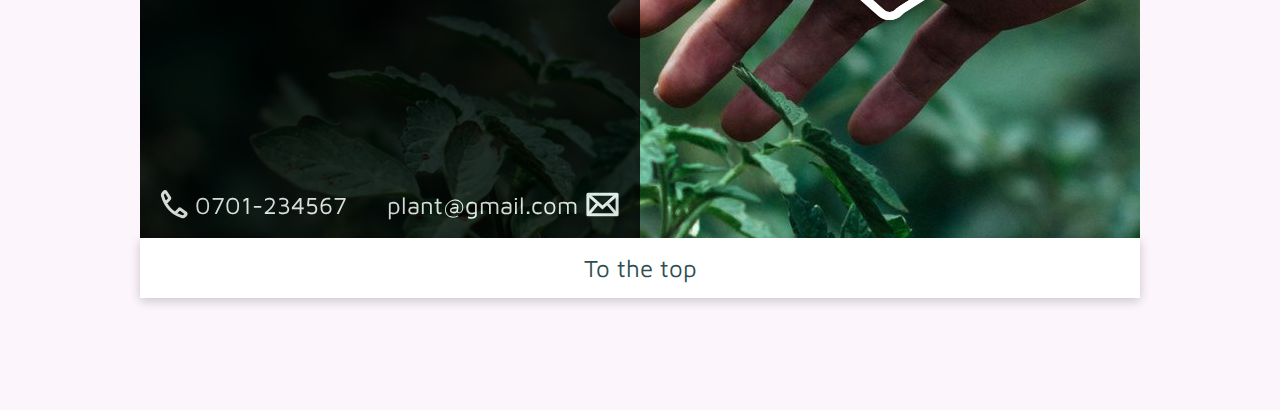
==== commit 1b5f0966: "start with mobile version for page 1" ====
--- a/index.html
+++ b/index.html
@@ -27,8 +27,8 @@
         <main>
             <h1>Planned Planthood</h1>
             <section class="main-top">
-                <aside></aside>
-                <aside>
+                <aside class="circle"></aside>
+                <aside class="desc">
                     <h2>Season to plant...</h2>
                     <p>
                         Lorem ipsum dolor sit amet consectetur adipisicing elit. Vel deleniti sequi illo dolorum. Odio accusantium, adipisci totam rem voluptate sint? Explicabo, sit. Provident dolorem rerum, soluta tempore fuga dolores corporis similique, eos, alias tempora facere!
@@ -47,7 +47,7 @@
                         <div class="card-footer">
                             <h3>Cucumber</h3>
                             <p class="date">April 15, 2024</p>
-                            <p>Rico Coolio</p>
+                            <p class="sort">Rico Coolio</p>
                             <button>DELETE</button>
                         </div>
                     </article>
@@ -58,7 +58,7 @@
                         <div class="card-footer">
                             <h3>Tomato</h3>
                             <p class="date">April 01, 2024</p>
-                            <p>Early birds</p>
+                            <p class="sort">Early birds</p>
                             <button>DELETE</button>
                     </article>
                     <article>
@@ -68,7 +68,7 @@
                         <div class="card-footer">
                             <h3>Tomato</h3>
                             <p class="date">April 15, 2024</p>
-                            <p>Jocke</p>
+                            <p class="sort">Jocke</p>
                             <button>DELETE</button>
                     </article>
                     <article>
@@ -78,7 +78,7 @@
                         <div class="card-footer">
                             <h3>Peas</h3>
                             <p class="date">May 30, 2024</p>
-                            <p>Greeny</p>
+                            <p class="sort">Greeny</p>
                             <button>DELETE</button>
                     </article>
                     <article>
@@ -88,7 +88,7 @@
                         <div class="card-footer">
                             <h3>White Turnip</h3>
                             <p class="date">May 15, 2024</p>
-                            <p>Hard Rock</p>
+                            <p class="sort">Hard Rock</p>
                             <button>DELETE</button>
                     </article>
                     <article>
@@ -98,21 +98,21 @@
                         <div class="card-footer">
                             <h3>Squash</h3>
                             <p class="date">June 01, 2024</p>
-                            <p>Sunset</p>
+                            <p class="sort">Sunset</p>
                             <button>DELETE</button>
                     </article>
                 </div>
                 <button>SHOW MORE</button>
             </section>
             <section class="main-bottom">
-                <aside>
+                <aside class="desc">
                     <h2>Our earlier plants</h2>
                     <p>
                         Lorem ipsum dolor sit amet consectetur adipisicing elit. Magnam voluptatem nemo fuga ipsum, consectetur doloribus aliquid eum sequi sapiente et quam delectus ea optio corporis sed quisquam, amet aliquam id reprehenderit modi corrupti odio omnis.
                     </p>
                     <button>SEE THE PLANTS</button>
                 </aside>
-                <aside></aside>
+                <aside class="circle"></aside>
             </section>
         </main>
         <footer>
--- a/style.css
+++ b/style.css
@@ -99,7 +99,7 @@
     height: 377px;
     margin: 2.5rem;
 
-    aside:nth-of-type(1) {
+    .circle {
         height: 377px;
         width: 377px;
         background-color: var(--bg-color-green);
@@ -107,7 +107,7 @@
         background-image: url("./imgs/vectorseedpackage.svg");
     }
 
-    aside:nth-of-type(2) {
+    .desc {
         grid-column: 2 / span 2;
         align-self: center;
         padding: 0 1rem;
@@ -179,6 +179,10 @@
                     font-weight: 600;
                 }
 
+                .sort {
+                    margin-top: auto;
+                }
+
                 button {
                     background-color: var(--bg-card-button);
                     height: 25px;
@@ -186,6 +190,7 @@
                     letter-spacing: 1px;
                     font-weight: 600;
                     justify-self: end;
+                    margin-top: auto;
                 }
             }
         }
@@ -198,7 +203,7 @@
     height: 377px;
     margin: 4.5rem 2.5rem;
 
-    aside:nth-of-type(1) {
+    .desc {
         grid-column: 1 / span 2;
         align-self: center;
         padding: 0 1rem;
@@ -213,7 +218,7 @@
         }
     }
 
-    aside:nth-of-type(2) {
+    .circle {
         height: 377px;
         width: 377px;
         background-color: var(--bg-color-green);
@@ -274,4 +279,141 @@
         text-decoration: none;
         font-size: 24px;
     }
+}
+
+@media screen and (max-width: 700px) {
+    .wrapper {
+        width: 100%;
+        margin-bottom: 0;
+    }
+
+    aside {
+        width: 100%;
+        aspect-ratio: 1;
+    }
+
+    .hero {
+        width: 100%;
+        height: auto;
+        grid-template-rows: 2fr 1fr;
+
+        aside:nth-of-type(1) {  
+            grid-area: 1 / 1 / span 2 / span 2;
+        }
+
+        aside:nth-of-type(2){
+            grid-row: 3 / 4;
+            grid-column: 1 / 2;
+            background-size: 60%;
+        }
+
+        aside:nth-of-type(3){
+            grid-row: 3 / 4;
+            grid-column: 2 / 3;
+            background-size: 60%;
+        }
+    }
+
+    header nav {
+        display: none;
+    }
+
+    button {
+        height: 42px;
+        font-size: 16px;
+    }
+
+    h1 {
+        font-size: 30px;
+    }
+
+    .main-top,
+    .main-bottom {
+        display: flex;
+        flex-direction: column;
+        align-items: center;
+        height: 600px;
+        margin: 1rem;
+
+        .circle {
+            width: 240px;
+            height: 240px;
+            margin: 0;
+            background-size: 50%;
+        }
+
+        .desc {
+            display: flex;
+            flex-direction: column;
+            justify-content: space-evenly;
+            align-items: center;
+            margin: 0;
+
+            h2 {
+                font-size: 22px;
+                padding-bottom: 0;
+            }
+    
+            p {
+                font-size: 16px;
+            }
+
+            button {
+                margin: 0;
+            }
+        }
+    }
+
+    .main-center {
+
+        .cards {
+            grid-template-columns: 1fr 1fr;
+            gap: .5rem;
+
+            article {
+                width: 170px;
+                height: 250px;
+
+                .card-footer {
+                    padding: .3rem;
+
+                    h3 {
+                        font-size: 16px;
+                    }
+    
+                    p {
+                        font-size: 11px;
+                    }
+    
+                    button {
+                        display: none;
+                    }
+                }
+            }
+        }
+    }
+
+    .footer {
+        grid-template-columns: 1fr;
+        grid-template-rows: 1fr 1fr;
+        height: auto;
+
+        aside:nth-of-type(1) {
+            grid-row: 2 / 3;
+
+            .info {
+                font-size: 12px;
+                justify-content: space-between;
+                padding: 0 .5rem;
+
+                figure img {
+                    width: 20px;
+                }
+            }
+        }
+
+        aside:nth-of-type(2) {
+            grid-row: 1 / 2;
+        }
+    }
 }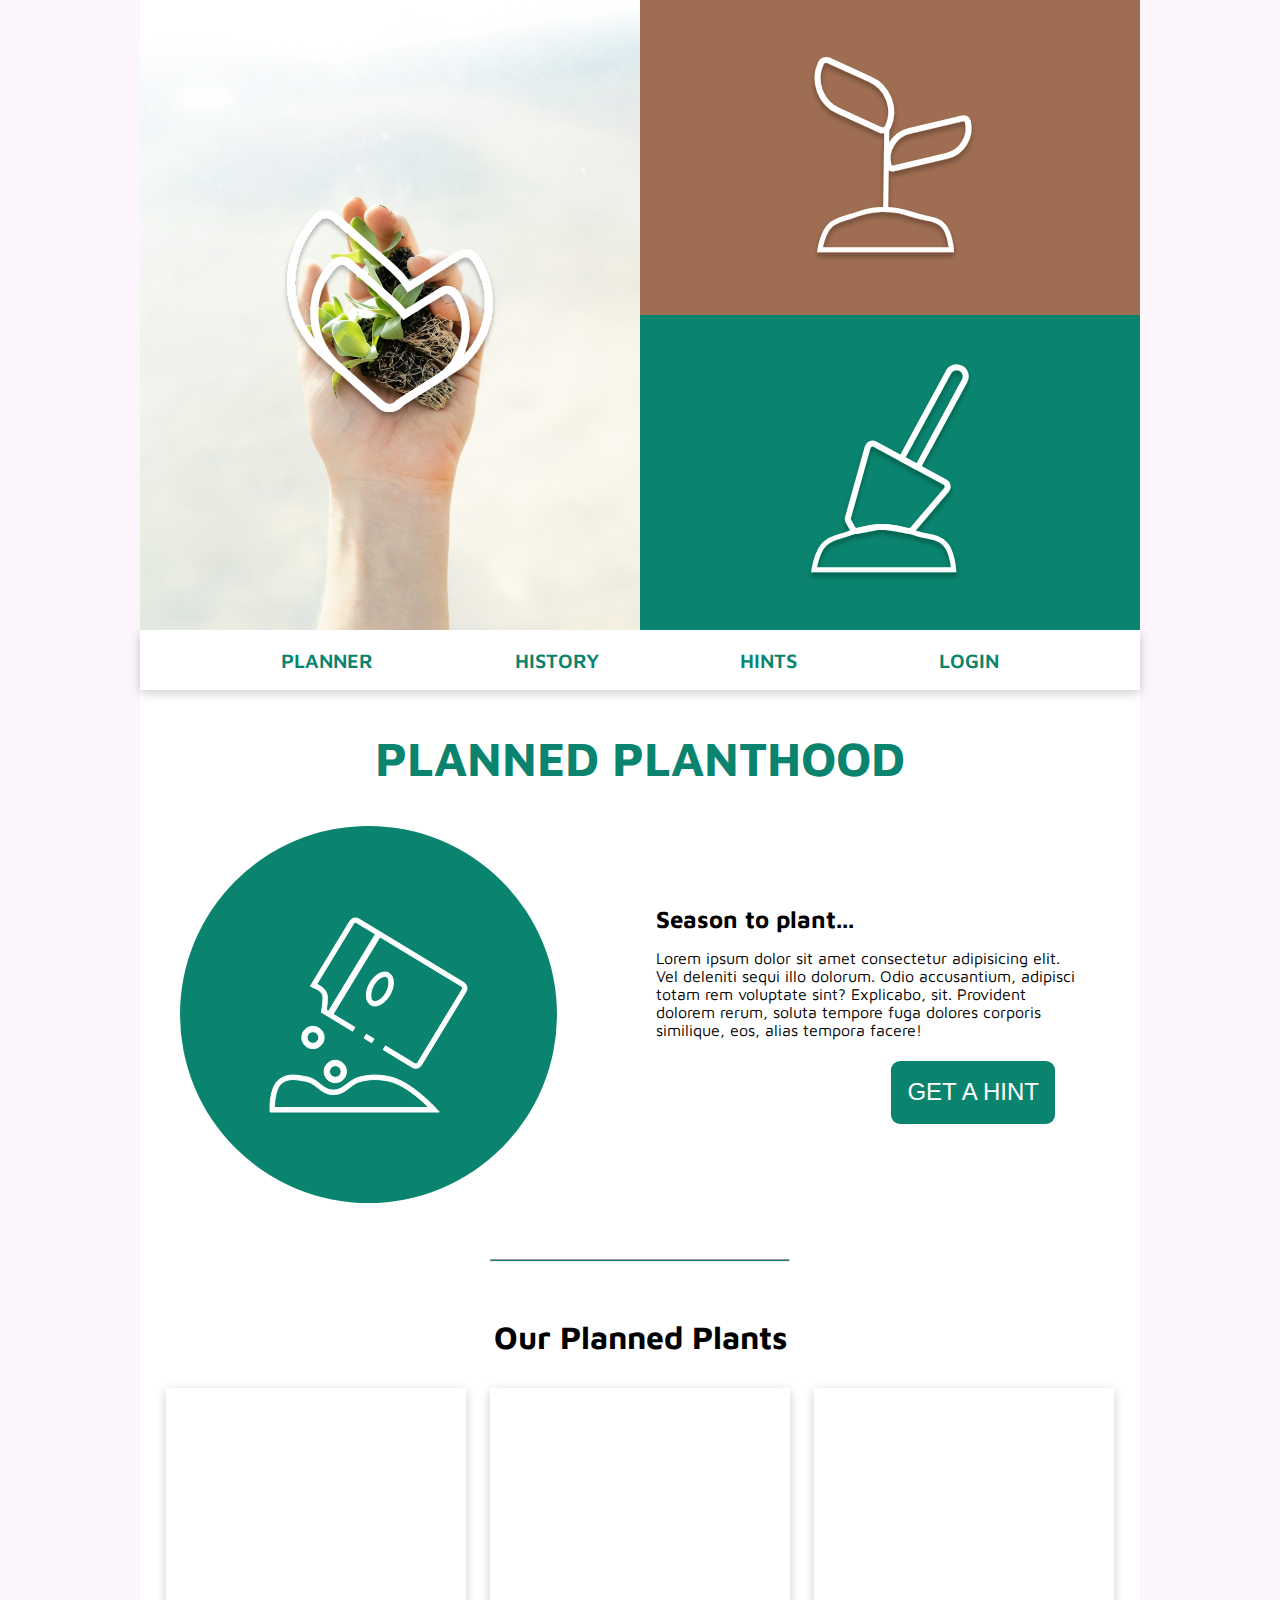
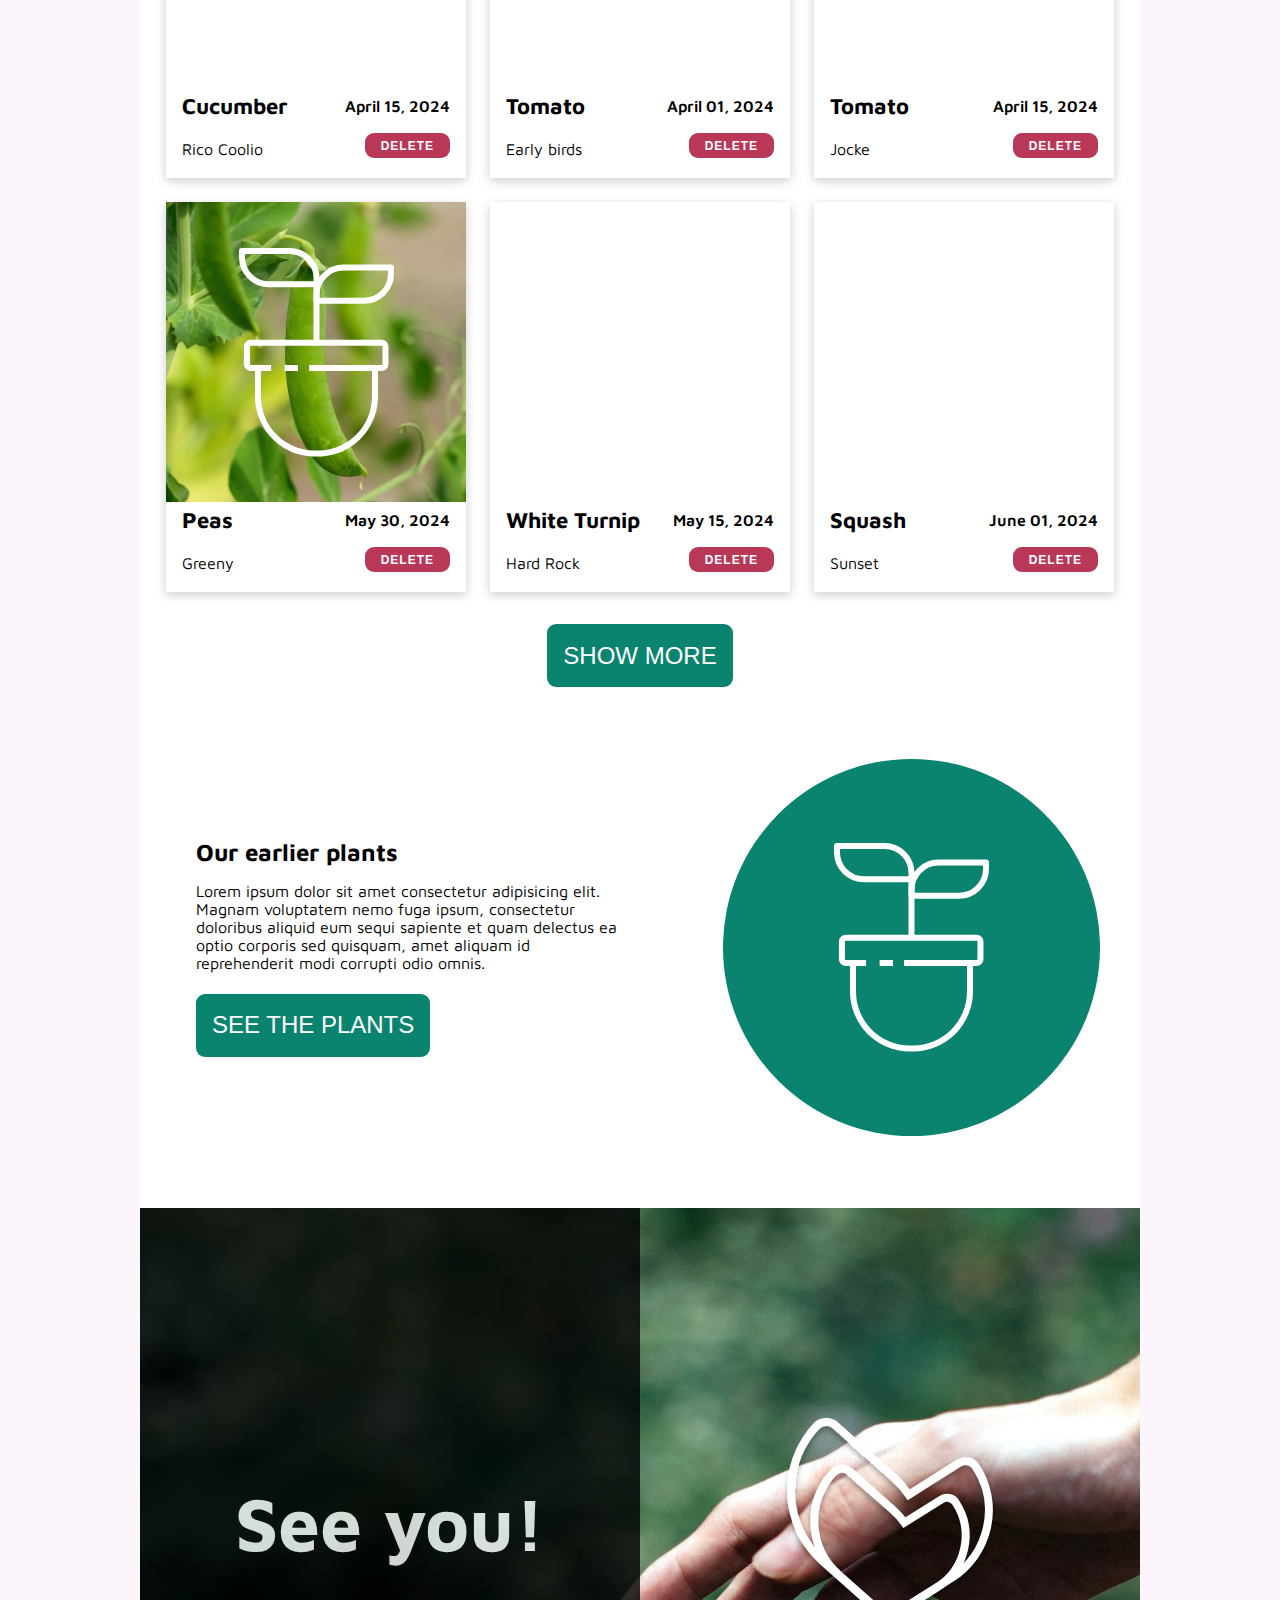
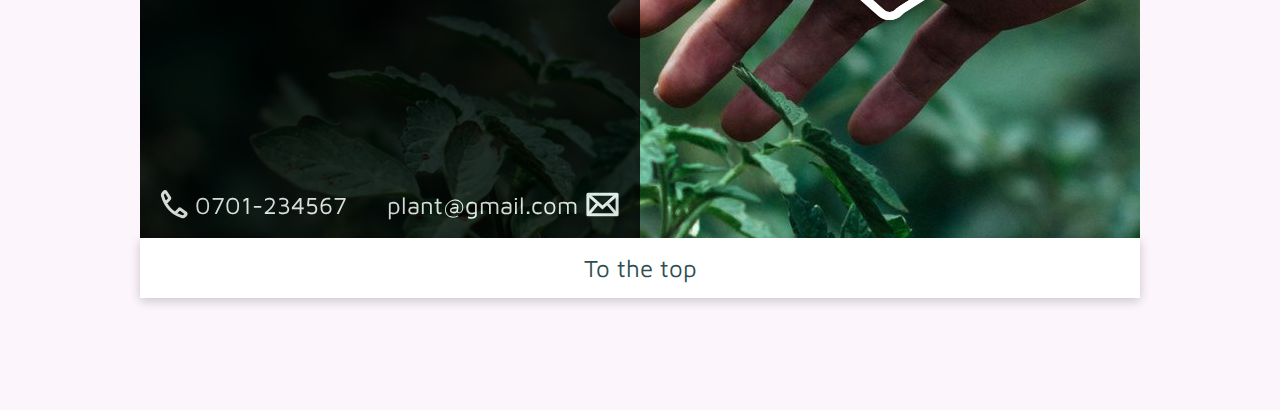
==== commit b5321374: "page 1 mobile" ====
--- a/index.html
+++ b/index.html
@@ -16,6 +16,7 @@
                 </aside>
                 <aside></aside>
                 <aside></aside>
+                <img class="burger" src="./imgs/burger-menu.svg" alt="burger-menu">
             </section>
             <nav>
                 <a href="">PLANNER</a>
@@ -27,7 +28,6 @@
         <main>
             <h1>Planned Planthood</h1>
             <section class="main-top">
-                <aside class="circle"></aside>
                 <aside class="desc">
                     <h2>Season to plant...</h2>
                     <p>
@@ -35,76 +35,84 @@
                     </p>
                     <button>GET A HINT</button>
                 </aside>
+                <aside class="circle"></aside>
             </section>
             <hr>
             <section class="main-center">
                 <h2>Our Planned Plants</h2>
                 <div class="cards">
                     <article>
-                        <figure>
-                            <img src="https://images.unsplash.com/photo-1518568403628-df55701ade9e?q=80&w=2940&auto=format&fit=crop&ixlib=rb-4.0.3&ixid=M3wxMjA3fDB8MHxwaG90by1wYWdlfHx8fGVufDB8fHx8fA%3D%3D" alt="Cucumber">
+                        <figure class="image-form" id="bg-image-1">
+                            <img src="./imgs/plant.svg" alt="plant-svg-img">
                         </figure>
                         <div class="card-footer">
                             <h3>Cucumber</h3>
                             <p class="date">April 15, 2024</p>
                             <p class="sort">Rico Coolio</p>
                             <button>DELETE</button>
+                            <img class="trash" src="./imgs/trash-can.svg" alt="trash-basket">   
                         </div>
-                    </article>
+                    </article> 
                     <article>
-                        <figure>
-                            <img src="https://images.unsplash.com/photo-1596199050105-6d5d32222916?q=80&w=2639&auto=format&fit=crop&ixlib=rb-4.0.3&ixid=M3wxMjA3fDB8MHxwaG90by1wYWdlfHx8fGVufDB8fHx8fA%3D%3D" alt="Tomatos-1">
+                        <figure class="image-form" id="bg-image-2">
+                            <img src="./imgs/plant.svg" alt="plant-svg-img">
                         </figure>
                         <div class="card-footer">
                             <h3>Tomato</h3>
                             <p class="date">April 01, 2024</p>
                             <p class="sort">Early birds</p>
                             <button>DELETE</button>
+                            <img class="trash" src="./imgs/trash-can.svg" alt="trash-basket">
                     </article>
                     <article>
-                        <figure>
-                            <img src="https://images.unsplash.com/photo-1565698228480-eec300c9679b?q=80&w=2806&auto=format&fit=crop&ixlib=rb-4.0.3&ixid=M3wxMjA3fDB8MHxwaG90by1wYWdlfHx8fGVufDB8fHx8fA%3D%3D" alt="Tomatos-2">
+                        <figure class="image-form" id="bg-image-3">
+                            <img src="./imgs/plant.svg" alt="plant-svg-img">
                         </figure>
                         <div class="card-footer">
                             <h3>Tomato</h3>
                             <p class="date">April 15, 2024</p>
                             <p class="sort">Jocke</p>
                             <button>DELETE</button>
+                            <img class="trash" src="./imgs/trash-can.svg" alt="trash-basket">
                     </article>
                     <article>
-                        <figure>
-                            <img src="./imgs/peas.jpg" alt="Peas">
+                        <figure class="image-form" id="bg-image-4">
+                            <img src="./imgs/plant.svg" alt="plant-svg-img">
                         </figure>
                         <div class="card-footer">
                             <h3>Peas</h3>
                             <p class="date">May 30, 2024</p>
                             <p class="sort">Greeny</p>
                             <button>DELETE</button>
+                            <img class="trash" src="./imgs/trash-can.svg" alt="trash-basket">
                     </article>
                     <article>
-                        <figure>
-                            <img src="https://images.unsplash.com/photo-1555447740-03e40562af94?q=80&w=2787&auto=format&fit=crop&ixlib=rb-4.0.3&ixid=M3wxMjA3fDB8MHxwaG90by1wYWdlfHx8fGVufDB8fHx8fA%3D%3D" alt="Turnip">
+                        <figure class="image-form" id="bg-image-5">
+                            <img src="./imgs/plant.svg" alt="plant-svg-img">
                         </figure>
                         <div class="card-footer">
                             <h3>White Turnip</h3>
                             <p class="date">May 15, 2024</p>
                             <p class="sort">Hard Rock</p>
                             <button>DELETE</button>
+                            <img class="trash" src="./imgs/trash-can.svg" alt="trash-basket">
                     </article>
                     <article>
-                        <figure>
-                            <img src="https://images.unsplash.com/photo-1627989230968-d0b8e2d1a398?q=80&w=2962&auto=format&fit=crop&ixlib=rb-4.0.3&ixid=M3wxMjA3fDB8MHxwaG90by1wYWdlfHx8fGVufDB8fHx8fA%3D%3D" alt="Squash">
+                        <figure class="image-form" id="bg-image-6">
+                            <img src="./imgs/plant.svg" alt="plant-svg-img">
                         </figure>
                         <div class="card-footer">
                             <h3>Squash</h3>
                             <p class="date">June 01, 2024</p>
                             <p class="sort">Sunset</p>
                             <button>DELETE</button>
+                            <img class="trash" src="./imgs/trash-can.svg" alt="trash-basket">
                     </article>
                 </div>
                 <button>SHOW MORE</button>
             </section>
             <section class="main-bottom">
+                <aside class="circle"></aside>
                 <aside class="desc">
                     <h2>Our earlier plants</h2>
                     <p>
@@ -112,7 +120,6 @@
                     </p>
                     <button>SEE THE PLANTS</button>
                 </aside>
-                <aside class="circle"></aside>
             </section>
         </main>
         <footer>
--- a/style.css
+++ b/style.css
@@ -68,6 +68,10 @@
         background-color: var(--bg-color-green);
         background-image: url("./imgs/dig.svg");
     }
+
+    .burger {
+        height: 0;
+    }
 }
 
 header nav {
@@ -100,6 +104,8 @@
     margin: 2.5rem;
 
     .circle {
+        grid-column: 1 / 2;
+        grid-row: 1 / 2;
         height: 377px;
         width: 377px;
         background-color: var(--bg-color-green);
@@ -152,11 +158,39 @@
             height: 390px;
             box-shadow: 0 3px 10px rgb(0 0 0 / 0.2);
 
-            figure img {
+            .image-form {
                 width: 100%;
                 aspect-ratio: 1;
-                object-fit: cover; 
-            }
+                background-position: center;
+                background-size: cover;
+                display: flex;
+                justify-content: center;
+                align-items: center;
+            }
+
+            #bg-image-1 {    
+                background-image: url("https://images.unsplash.com/photo-1518568403628-df55701ade9e?q=80&w=2940&auto=format&fit=crop&ixlib=rb-4.0.3&ixid=M3wxMjA3fDB8MHxwaG90by1wYWdlfHx8fGVufDB8fHx8fA%3D%3D");
+            }
+
+            #bg-image-2 {    
+                background-image: url("https://images.unsplash.com/photo-1596199050105-6d5d32222916?q=80&w=2639&auto=format&fit=crop&ixlib=rb-4.0.3&ixid=M3wxMjA3fDB8MHxwaG90by1wYWdlfHx8fGVufDB8fHx8fA%3D%3D");
+            } 
+
+            #bg-image-3 {    
+                background-image: url("https://images.unsplash.com/photo-1565698228480-eec300c9679b?q=80&w=2806&auto=format&fit=crop&ixlib=rb-4.0.3&ixid=M3wxMjA3fDB8MHxwaG90by1wYWdlfHx8fGVufDB8fHx8fA%3D%3D");
+            } 
+
+            #bg-image-4 {    
+                background-image: url("./imgs/peas.jpg");
+            }
+
+            #bg-image-5 {    
+                background-image: url("https://images.unsplash.com/photo-1555447740-03e40562af94?q=80&w=2787&auto=format&fit=crop&ixlib=rb-4.0.3&ixid=M3wxMjA3fDB8MHxwaG90by1wYWdlfHx8fGVufDB8fHx8fA%3D%3D");
+            } 
+
+            #bg-image-6 {    
+                background-image: url("https://images.unsplash.com/photo-1627989230968-d0b8e2d1a398?q=80&w=2962&auto=format&fit=crop&ixlib=rb-4.0.3&ixid=M3wxMjA3fDB8MHxwaG90by1wYWdlfHx8fGVufDB8fHx8fA%3D%3D");
+            }    
 
             .card-footer {
                 height: 80px;
@@ -192,6 +226,10 @@
                     justify-self: end;
                     margin-top: auto;
                 }
+
+                img.trash {
+                    height: 0;
+                }
             }
         }
     }
@@ -205,6 +243,7 @@
 
     .desc {
         grid-column: 1 / span 2;
+        grid-row: 1 / 2;
         align-self: center;
         padding: 0 1rem;
 
@@ -219,6 +258,7 @@
     }
 
     .circle {
+        grid-column: 3 / 4;
         height: 377px;
         width: 377px;
         background-color: var(--bg-color-green);
@@ -226,7 +266,6 @@
         background-image: url("./imgs/plant.svg");
         margin-left: auto;
     }
-
 }
 
 .footer {
@@ -312,6 +351,13 @@
             grid-column: 2 / 3;
             background-size: 60%;
         }
+
+        .burger {
+            height: 1.5rem;
+            position: absolute;
+            top: .5rem;
+            right: .5rem;
+        }
     }
 
     header nav {
@@ -325,6 +371,7 @@
 
     h1 {
         font-size: 30px;
+        margin-top: 40px;
     }
 
     .main-top,
@@ -332,7 +379,7 @@
         display: flex;
         flex-direction: column;
         align-items: center;
-        height: 600px;
+        height: auto;
         margin: 1rem;
 
         .circle {
@@ -347,7 +394,8 @@
             flex-direction: column;
             justify-content: space-evenly;
             align-items: center;
-            margin: 0;
+            margin: 1rem;
+            height: 40vh;
 
             h2 {
                 font-size: 22px;
@@ -364,16 +412,31 @@
         }
     }
 
+    hr {
+        width: 50%;
+        margin: 2rem 25% 0;
+    }
+
     .main-center {
+        margin: 2rem 0 3rem;
+
+        h2 {
+            font-size: 20px;
+        }
 
         .cards {
             grid-template-columns: 1fr 1fr;
             gap: .5rem;
+            margin: 20px 0;
 
             article {
                 width: 170px;
                 height: 250px;
 
+                figure img {
+                    width: 40%;
+                }
+
                 .card-footer {
                     padding: .3rem;
 
@@ -387,6 +450,12 @@
     
                     button {
                         display: none;
+                    }
+
+                    img.trash {
+                        height: 16px;
+                        margin-left: auto;
+                        margin-top: auto;
                     }
                 }
             }
